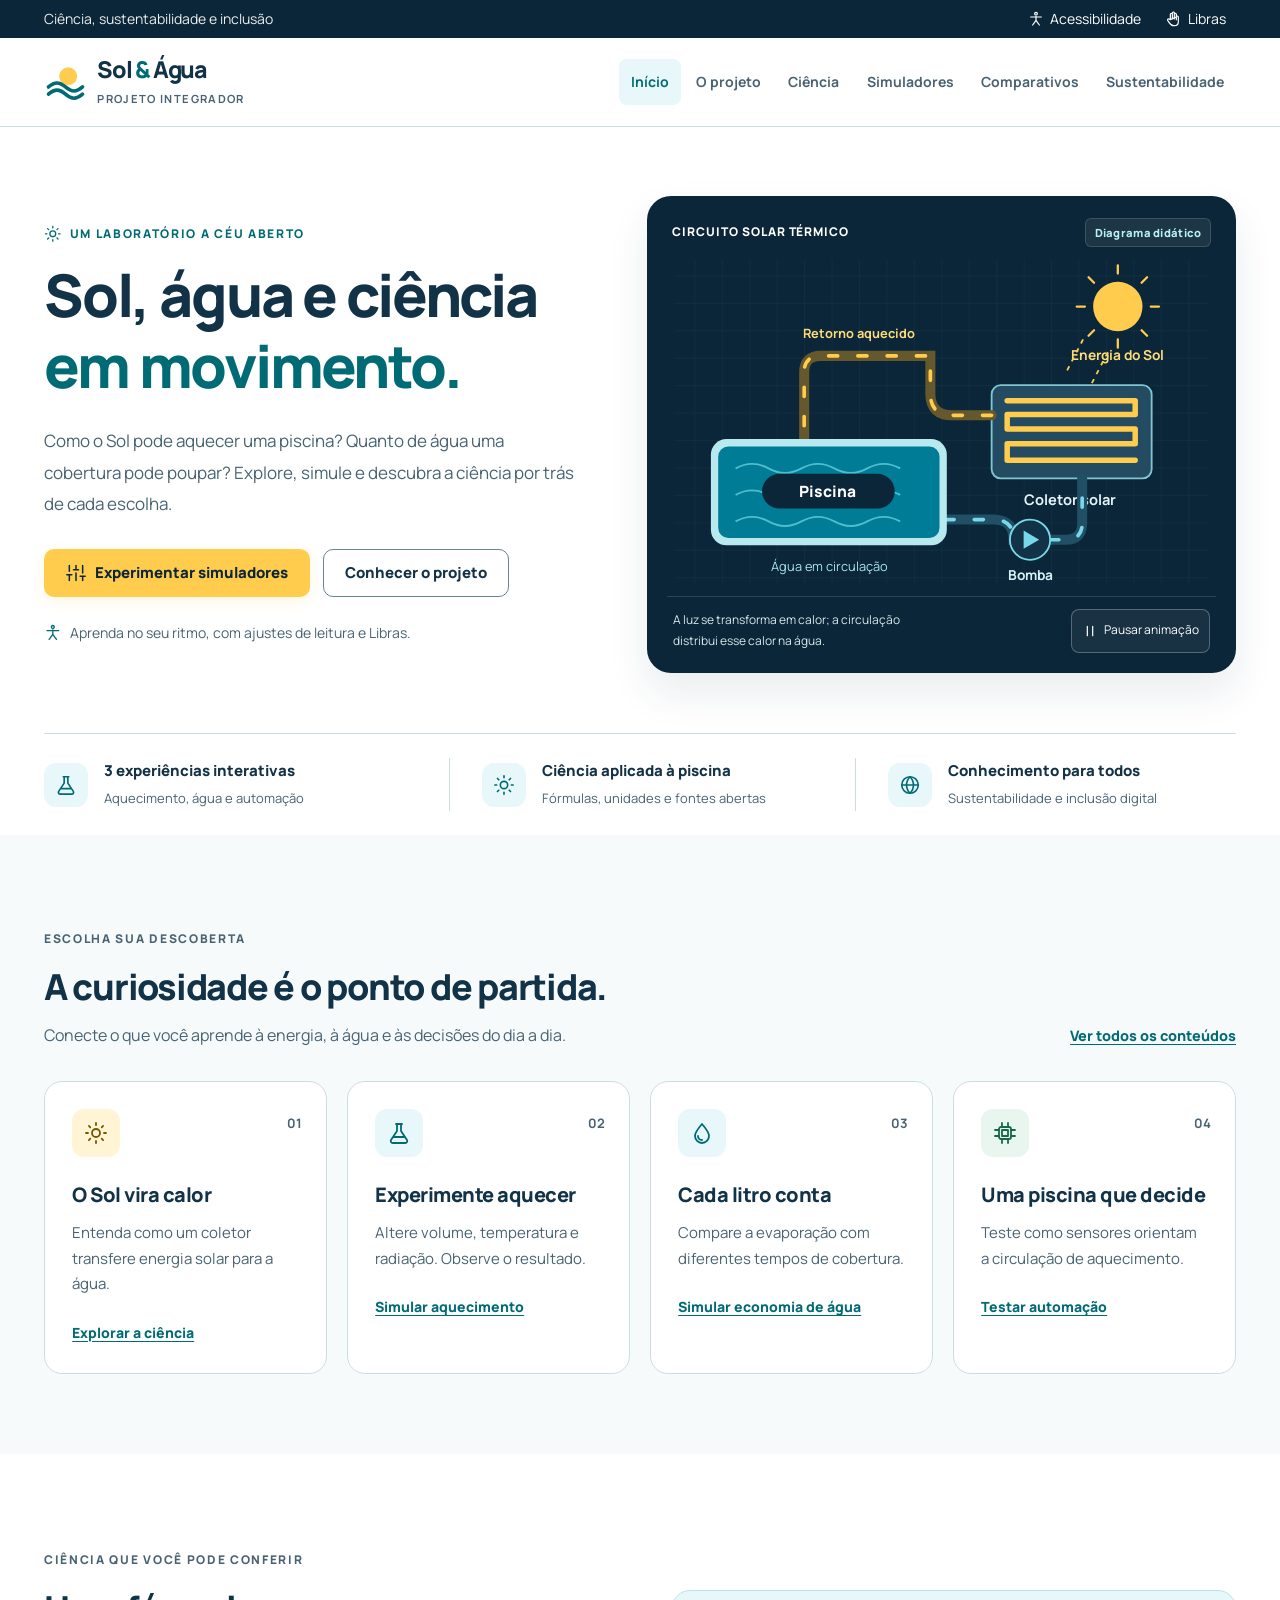
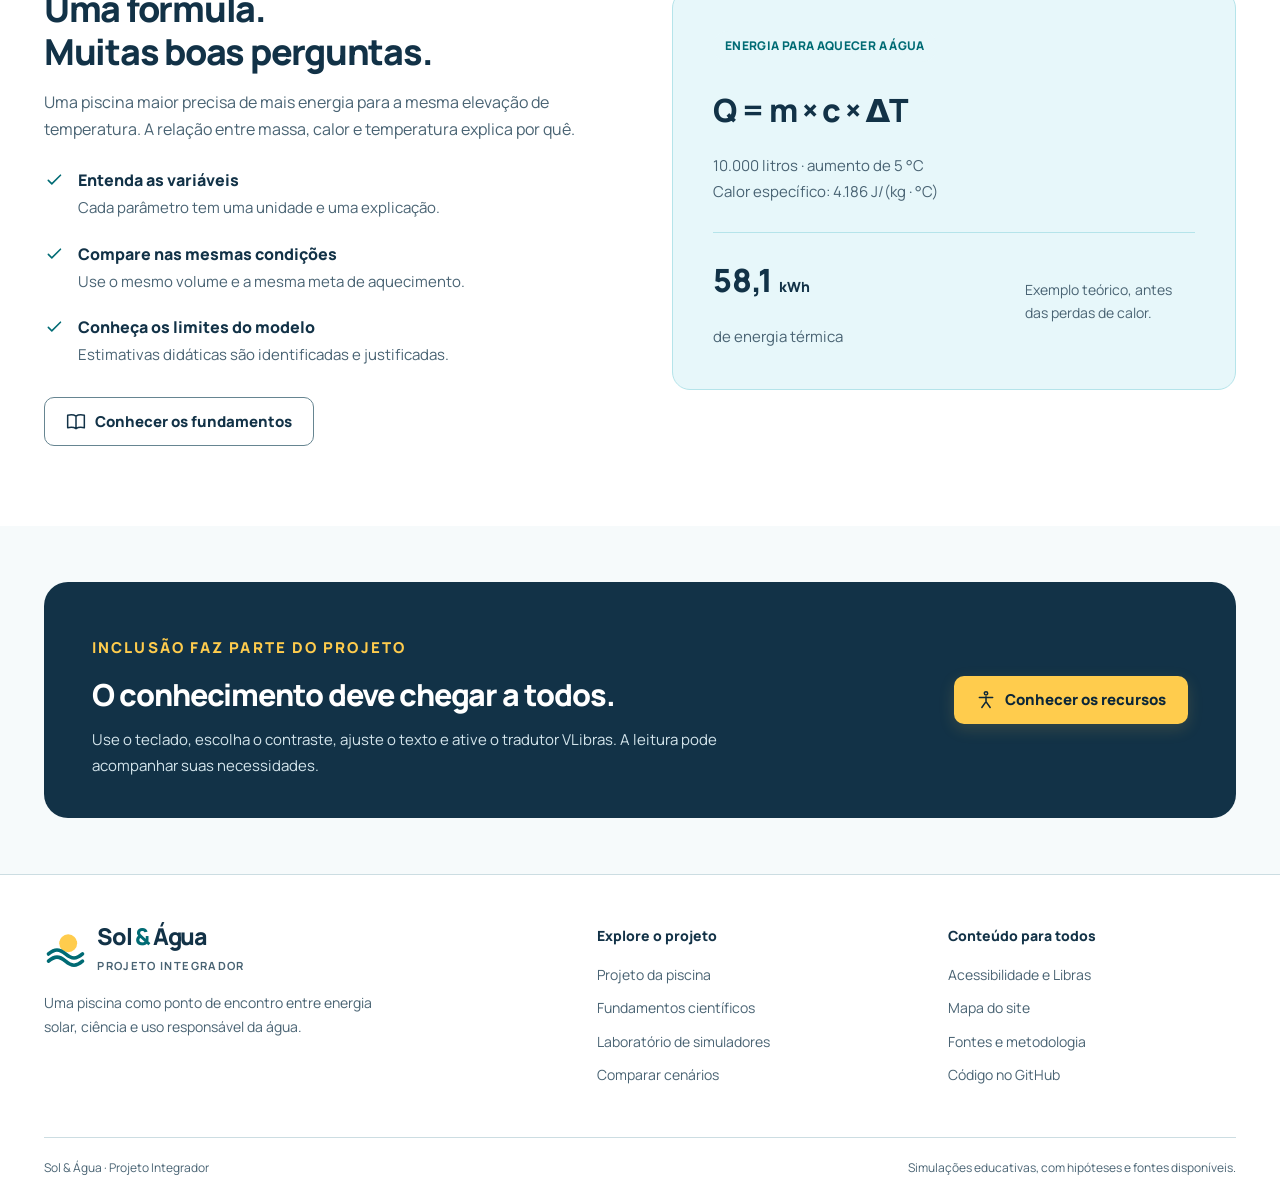
==== index.html @ a9fde781 "Cria site Sol e Água com simuladores científicos e acessibilidade" ====
<!DOCTYPE html>
<html lang="pt-BR" class="no-js"><head><meta charset="utf-8"><meta name="viewport" content="width=device-width, initial-scale=1"><meta name="description" content="Explore o projeto da piscina sustentável com simuladores de aquecimento solar, economia de água e automação, em um ambiente educativo e acessível."><meta name="theme-color" content="#123247"><title>Sol, água e ciência em movimento | Sol &amp; Água</title><link rel="icon" href="assets/imagens/favicon.svg" type="image/svg+xml"><link rel="canonical" href="https://ryan20014737472.github.io/Projeto-integrador-1.2/index.html"><script src="assets/js/preferencias.js"></script><link rel="stylesheet" href="assets/css/estilos.css"><script src="assets/js/principal.js" defer></script></head>
<body><a href="#conteudo" class="skip-link">Pular para o conteúdo</a>
  <div class="utility-bar dark" role="region" aria-label="Recursos de acesso"><div class="container utility-inner"><p>Ciência, sustentabilidade e inclusão</p><div class="utility-actions js-only"><button type="button" class="utility-button" data-open-accessibility aria-haspopup="dialog"><svg class="icon " viewBox="0 0 24 24" fill="none" stroke="currentColor" stroke-width="1.8" stroke-linecap="round" stroke-linejoin="round" aria-hidden="true" focusable="false"><circle cx="12" cy="4" r="2"/><path d="M4 9h16m-8-1v7m0-1-5 7m5-7 5 7"/></svg><span>Acessibilidade</span></button><button type="button" class="utility-button" data-libras><svg class="icon " viewBox="0 0 24 24" fill="none" stroke="currentColor" stroke-width="1.8" stroke-linecap="round" stroke-linejoin="round" aria-hidden="true" focusable="false"><path d="M8 13V5a1.5 1.5 0 0 1 3 0v7M11 5V3a1.5 1.5 0 0 1 3 0v9m0-7a1.5 1.5 0 0 1 3 0v8m0-4a1.5 1.5 0 0 1 3 0v7c0 4-3 6-6 6h-1c-3 0-5-2-7-5l-2-3a1.5 1.5 0 0 1 2-2l2 1Z"/></svg><span class="libras-label" data-libras-label>Libras</span></button></div></div></div>
  <header class="site-header"><div class="container header-inner"><a class="brand" href="index.html" aria-label="Sol e Água — início"><svg class="brand-mark" viewBox="0 0 48 48" aria-hidden="true" focusable="false"><circle cx="27" cy="17" r="10" fill="#ffcc4d"/><path d="M5 29c7-6 12-6 19 0s12 6 19 0M5 37c7-6 12-6 19 0s12 6 19 0" fill="none" stroke="var(--teal)" stroke-width="4" stroke-linecap="round"/></svg><div><div class="brand-name">Sol <span>&amp;</span> Água</div><span class="brand-caption">PROJETO INTEGRADOR</span></div></a><button type="button" class="menu-toggle js-only" aria-label="Abrir menu de navegação" aria-expanded="false" aria-controls="menu-principal"><svg class="icon " viewBox="0 0 24 24" fill="none" stroke="currentColor" stroke-width="1.8" stroke-linecap="round" stroke-linejoin="round" aria-hidden="true" focusable="false"><path d="M4 6h16M4 12h16M4 18h16"/></svg></button><nav class="site-nav" id="menu-principal" aria-label="Navegação principal"><a href="index.html" aria-current="page">Início</a><a href="projeto-piscina.html">O projeto</a><a href="ciencia.html">Ciência</a><a href="simuladores.html">Simuladores</a><a href="comparativos.html">Comparativos</a><a href="sustentabilidade.html">Sustentabilidade</a></nav></div></header><main id="conteudo" tabindex="-1">
  <section class="hero" aria-labelledby="titulo-inicio"><div class="container"><div class="hero-grid"><div><p class="eyebrow"><svg class="icon " viewBox="0 0 24 24" fill="none" stroke="currentColor" stroke-width="1.8" stroke-linecap="round" stroke-linejoin="round" aria-hidden="true" focusable="false"><circle cx="12" cy="12" r="4"/><path d="M12 2v2m0 16v2M2 12h2m16 0h2M4.9 4.9l1.4 1.4m11.4 11.4 1.4 1.4M4.9 19.1l1.4-1.4M17.7 6.3l1.4-1.4"/></svg>UM LABORATÓRIO A CÉU ABERTO</p><h1 id="titulo-inicio">Sol, água e ciência<br><em>em movimento.</em></h1><p class="hero-description">Como o Sol pode aquecer uma piscina? Quanto de água uma cobertura pode poupar? Explore, simule e descubra a ciência por trás de cada escolha.</p><div class="button-row"><a href="simuladores.html" class="button button-primary"><svg class="icon " viewBox="0 0 24 24" fill="none" stroke="currentColor" stroke-width="1.8" stroke-linecap="round" stroke-linejoin="round" aria-hidden="true" focusable="false"><path d="M4 21v-7m0-4V3m8 18v-9m0-4V3m8 18v-5m0-4V3M1 14h6m2-6h6m2 8h6"/></svg>Experimentar simuladores</a><a href="projeto-piscina.html" class="button button-secondary">Conhecer o projeto</a></div><p class="hero-note"><svg class="icon " viewBox="0 0 24 24" fill="none" stroke="currentColor" stroke-width="1.8" stroke-linecap="round" stroke-linejoin="round" aria-hidden="true" focusable="false"><circle cx="12" cy="4" r="2"/><path d="M4 9h16m-8-1v7m0-1-5 7m5-7 5 7"/></svg>Aprenda no seu ritmo, com ajustes de leitura e Libras.</p></div><figure class="hero-diagram dark" data-diagram>
    <div class="diagram-top"><span>CIRCUITO SOLAR TÉRMICO</span><span class="diagram-badge">Diagrama didático</span></div>
    <svg class="pool-diagram" viewBox="0 0 600 380" role="img" aria-labelledby="inicio-titulo inicio-desc">
      <title id="inicio-titulo">Como o Sol aquece a água da piscina</title>
      <desc id="inicio-desc">A bomba retira água da piscina e a envia ao coletor solar. A radiação aquece o coletor, que transfere calor à água. A água retorna à piscina. Linhas azuis representam o trajeto de ida; linhas amarelas, o retorno aquecido.</desc>
      <defs><pattern id="inicio-grid" width="30" height="30" patternUnits="userSpaceOnUse"><path d="M30 0H0V30" fill="none" stroke="#335269" stroke-width=".6" opacity=".5"/></pattern></defs>
      <rect x="8" y="12" width="584" height="355" rx="12" fill="url(#inicio-grid)"/>
      <g class="sun-rays" stroke="#ffcc4d" stroke-width="2.5" stroke-linecap="round"><path d="M493 19v9m0 72v9m-45-45h9m72 0h9m-77-32 6 6m52 52 6 6m-64 0 6-6m52-52 6-6"/></g>
      <circle cx="493" cy="64" r="27" fill="#ffcc4d"/>
      <text x="493" y="123" text-anchor="middle" fill="#ffdc7a" font-size="15" font-weight="700">Energia do Sol</text>
      <path d="m455 100-18 35m45-21-18 35" stroke="#ffcc4d" stroke-width="2" stroke-dasharray="5 6" class="thermal-pulse"/>
      <rect x="355" y="150" width="175" height="102" rx="10" fill="#234b61" stroke="#80c5d1" stroke-width="2"/>
      <path d="M372 167h140v15H372v16h140v16H372v18h140" fill="none" stroke="#ffcc4d" stroke-width="6" stroke-linecap="round" stroke-linejoin="round"/>
      <text x="441" y="281" text-anchor="middle" fill="#e4f4f8" font-size="16" font-weight="700">Coletor solar</text>
      <path d="M304 297h53q22 0 22 22h57q18 0 18-18v-49" fill="none" stroke="#214f65" stroke-width="11" stroke-linecap="round"/>
      <path d="M304 297h53q22 0 22 22h57q18 0 18-18v-49" fill="none" stroke="#76d8e8" stroke-width="4" stroke-linecap="round" class="flow-line"/>
      <path d="M355 183h-43q-24 0-24-24v-41H168q-18 0-18 18v75" fill="none" stroke="#65582d" stroke-width="11" stroke-linecap="round"/>
      <path d="M355 183h-43q-24 0-24-24v-41H168q-18 0-18 18v75" fill="none" stroke="#ffcc4d" stroke-width="4" stroke-linecap="round" class="flow-line"/>
      <text x="210" y="98" text-anchor="middle" fill="#ffdc7a" font-size="14" font-weight="700">Retorno aquecido</text>
      <rect x="48" y="209" width="258" height="116" rx="17" fill="#b7e9ee"/>
      <rect x="56" y="217" width="242" height="100" rx="11" fill="#007c96"/>
      <path d="M75 241q18-10 36 0t36 0t36 0t36 0t36 0M75 270q18-10 36 0t36 0t36 0t36 0t36 0M75 299q18-10 36 0t36 0t36 0t36 0t36 0" fill="none" stroke="#7ae1eb" stroke-width="2" opacity=".65"/>
      <rect x="104" y="247" width="145" height="38" rx="19" fill="#0b2638"/>
      <text x="176" y="272" text-anchor="middle" fill="#fff" font-size="17" font-weight="800">Piscina</text>
      <circle cx="397" cy="319" r="22" fill="#123247" stroke="#76d8e8" stroke-width="2"/>
      <path d="m390 309 17 10-17 10Z" fill="#76d8e8"/>
      <text x="397" y="363" text-anchor="middle" fill="#d6f4f8" font-size="15" font-weight="700">Bomba</text>
      <text x="178" y="353" text-anchor="middle" fill="#a5e4ee" font-size="14">Água em circulação</text>
    </svg>
    <div class="diagram-footer"><figcaption>A luz se transforma em calor; a circulação distribui esse calor na água.</figcaption><button type="button" class="diagram-control js-only" data-toggle-motion aria-pressed="false"><svg class="icon " viewBox="0 0 24 24" fill="none" stroke="currentColor" stroke-width="1.8" stroke-linecap="round" stroke-linejoin="round" aria-hidden="true" focusable="false"><path d="M8 5v14M16 5v14"/></svg><span data-motion-label>Pausar animação</span></button></div>
  </figure></div><div class="hero-strip"><div class="strip-item"><div class="strip-icon"><svg class="icon " viewBox="0 0 24 24" fill="none" stroke="currentColor" stroke-width="1.8" stroke-linecap="round" stroke-linejoin="round" aria-hidden="true" focusable="false"><path d="M9 3h6M10 3v7l-6 9a2 2 0 0 0 1.7 3h12.6a2 2 0 0 0 1.7-3l-6-9V3M7 16h10"/></svg></div><div><strong>3 experiências interativas</strong><span>Aquecimento, água e automação</span></div></div><div class="strip-item"><div class="strip-icon"><svg class="icon " viewBox="0 0 24 24" fill="none" stroke="currentColor" stroke-width="1.8" stroke-linecap="round" stroke-linejoin="round" aria-hidden="true" focusable="false"><circle cx="12" cy="12" r="4"/><path d="M12 2v2m0 16v2M2 12h2m16 0h2M4.9 4.9l1.4 1.4m11.4 11.4 1.4 1.4M4.9 19.1l1.4-1.4M17.7 6.3l1.4-1.4"/></svg></div><div><strong>Ciência aplicada à piscina</strong><span>Fórmulas, unidades e fontes abertas</span></div></div><div class="strip-item"><div class="strip-icon"><svg class="icon " viewBox="0 0 24 24" fill="none" stroke="currentColor" stroke-width="1.8" stroke-linecap="round" stroke-linejoin="round" aria-hidden="true" focusable="false"><circle cx="12" cy="12" r="9"/><path d="M3 12h18M12 3c5 5 5 13 0 18-5-5-5-13 0-18Z"/></svg></div><div><strong>Conhecimento para todos</strong><span>Sustentabilidade e inclusão digital</span></div></div></div></div></section>
  <section class="section" aria-labelledby="titulo-descobertas"><div class="container"><div class="section-heading"><div><p class="eyebrow">ESCOLHA SUA DESCOBERTA</p><h2 id="titulo-descobertas">A curiosidade é o ponto de partida.</h2><p>Conecte o que você aprende à energia, à água e às decisões do dia a dia.</p></div><a href="mapa-do-site.html">Ver todos os conteúdos</a></div><div class="card-grid card-grid-four">
    <article class="card card-sun"><span class="card-number" aria-hidden="true">01</span><div class="card-icon"><svg class="icon " viewBox="0 0 24 24" fill="none" stroke="currentColor" stroke-width="1.8" stroke-linecap="round" stroke-linejoin="round" aria-hidden="true" focusable="false"><circle cx="12" cy="12" r="4"/><path d="M12 2v2m0 16v2M2 12h2m16 0h2M4.9 4.9l1.4 1.4m11.4 11.4 1.4 1.4M4.9 19.1l1.4-1.4M17.7 6.3l1.4-1.4"/></svg></div><h3>O Sol vira calor</h3><p>Entenda como um coletor transfere energia solar para a água.</p><a href="ciencia.html#energia-solar" class="card-link">Explorar a ciência</a></article>
    <article class="card"><span class="card-number" aria-hidden="true">02</span><div class="card-icon"><svg class="icon " viewBox="0 0 24 24" fill="none" stroke="currentColor" stroke-width="1.8" stroke-linecap="round" stroke-linejoin="round" aria-hidden="true" focusable="false"><path d="M9 3h6M10 3v7l-6 9a2 2 0 0 0 1.7 3h12.6a2 2 0 0 0 1.7-3l-6-9V3M7 16h10"/></svg></div><h3>Experimente aquecer</h3><p>Altere volume, temperatura e radiação. Observe o resultado.</p><a href="simuladores.html#aquecimento" class="card-link">Simular aquecimento</a></article>
    <article class="card"><span class="card-number" aria-hidden="true">03</span><div class="card-icon"><svg class="icon " viewBox="0 0 24 24" fill="none" stroke="currentColor" stroke-width="1.8" stroke-linecap="round" stroke-linejoin="round" aria-hidden="true" focusable="false"><path d="M12 3s-7 8-7 12a7 7 0 0 0 14 0c0-4-7-12-7-12Z"/><path d="M8 15a4 4 0 0 0 4 4"/></svg></div><h3>Cada litro conta</h3><p>Compare a evaporação com diferentes tempos de cobertura.</p><a href="simuladores.html#agua" class="card-link">Simular economia de água</a></article>
    <article class="card card-green"><span class="card-number" aria-hidden="true">04</span><div class="card-icon"><svg class="icon " viewBox="0 0 24 24" fill="none" stroke="currentColor" stroke-width="1.8" stroke-linecap="round" stroke-linejoin="round" aria-hidden="true" focusable="false"><rect x="6" y="6" width="12" height="12" rx="2"/><path d="M9 2v4m6-4v4M9 18v4m6-4v4M2 9h4m-4 6h4m12-6h4m-4 6h4M9 9h6v6H9z"/></svg></div><h3>Uma piscina que decide</h3><p>Teste como sensores orientam a circulação de aquecimento.</p><a href="simuladores.html#automacao" class="card-link">Testar automação</a></article>
  </div></div></section>
  <section class="section section-white" aria-labelledby="titulo-ciencia"><div class="container split-section"><div><p class="eyebrow">CIÊNCIA QUE VOCÊ PODE CONFERIR</p><h2 id="titulo-ciencia">Uma fórmula.<br>Muitas boas perguntas.</h2><p>Uma piscina maior precisa de mais energia para a mesma elevação de temperatura. A relação entre massa, calor e temperatura explica por quê.</p><ul class="feature-list"><li><svg class="icon " viewBox="0 0 24 24" fill="none" stroke="currentColor" stroke-width="1.8" stroke-linecap="round" stroke-linejoin="round" aria-hidden="true" focusable="false"><path d="m5 12 4 4L19 6"/></svg><div><strong>Entenda as variáveis</strong><span>Cada parâmetro tem uma unidade e uma explicação.</span></div></li><li><svg class="icon " viewBox="0 0 24 24" fill="none" stroke="currentColor" stroke-width="1.8" stroke-linecap="round" stroke-linejoin="round" aria-hidden="true" focusable="false"><path d="m5 12 4 4L19 6"/></svg><div><strong>Compare nas mesmas condições</strong><span>Use o mesmo volume e a mesma meta de aquecimento.</span></div></li><li><svg class="icon " viewBox="0 0 24 24" fill="none" stroke="currentColor" stroke-width="1.8" stroke-linecap="round" stroke-linejoin="round" aria-hidden="true" focusable="false"><path d="m5 12 4 4L19 6"/></svg><div><strong>Conheça os limites do modelo</strong><span>Estimativas didáticas são identificadas e justificadas.</span></div></li></ul><div class="button-row"><a class="button button-secondary" href="ciencia.html"><svg class="icon " viewBox="0 0 24 24" fill="none" stroke="currentColor" stroke-width="1.8" stroke-linecap="round" stroke-linejoin="round" aria-hidden="true" focusable="false"><path d="M12 5c-3-2-6-2-10-1v15c4-1 7-1 10 1 3-2 6-2 10-1V4c-4-1-7-1-10 1Zm0 0v15"/></svg>Conhecer os fundamentos</a></div></div><div class="formula-showcase"><span class="pill">ENERGIA PARA AQUECER A ÁGUA</span><div class="formula-large" role="math" aria-label="Q igual a m vezes c vezes delta T">Q = m × c × ΔT</div><p>10.000 litros · aumento de 5 °C<br>Calor específico: 4.186 J/(kg · °C)</p><div class="formula-result"><div><strong>58,1 <small>kWh</small></strong><p>de energia térmica</p></div><span>Exemplo teórico, antes das perdas de calor.</span></div></div></div></section>
  <section class="section-compact"><div class="container"><div class="inclusion-banner dark"><div><p class="eyebrow">INCLUSÃO FAZ PARTE DO PROJETO</p><h2>O conhecimento deve chegar a todos.</h2><p>Use o teclado, escolha o contraste, ajuste o texto e ative o tradutor VLibras. A leitura pode acompanhar suas necessidades.</p></div><a class="button button-primary" href="acessibilidade.html"><svg class="icon " viewBox="0 0 24 24" fill="none" stroke="currentColor" stroke-width="1.8" stroke-linecap="round" stroke-linejoin="round" aria-hidden="true" focusable="false"><circle cx="12" cy="4" r="2"/><path d="M4 9h16m-8-1v7m0-1-5 7m5-7 5 7"/></svg>Conhecer os recursos</a></div></div></section></main><footer class="site-footer"><div class="container"><div class="footer-grid"><div class="footer-about"><a class="brand" href="index.html" aria-label="Sol e Água — início"><svg class="brand-mark" viewBox="0 0 48 48" aria-hidden="true" focusable="false"><circle cx="27" cy="17" r="10" fill="#ffcc4d"/><path d="M5 29c7-6 12-6 19 0s12 6 19 0M5 37c7-6 12-6 19 0s12 6 19 0" fill="none" stroke="var(--teal)" stroke-width="4" stroke-linecap="round"/></svg><div><div class="brand-name">Sol <span>&amp;</span> Água</div><span class="brand-caption">PROJETO INTEGRADOR</span></div></a><p>Uma piscina como ponto de encontro entre energia solar, ciência e uso responsável da água.</p></div><div><h2>Explore o projeto</h2><ul class="footer-links"><li><a href="projeto-piscina.html">Projeto da piscina</a></li><li><a href="ciencia.html">Fundamentos científicos</a></li><li><a href="simuladores.html">Laboratório de simuladores</a></li><li><a href="comparativos.html">Comparar cenários</a></li></ul></div><div><h2>Conteúdo para todos</h2><ul class="footer-links"><li><a href="acessibilidade.html">Acessibilidade e Libras</a></li><li><a href="mapa-do-site.html">Mapa do site</a></li><li><a href="ciencia.html#referencias">Fontes e metodologia</a></li><li><a href="https://github.com/Ryan20014737472/Projeto-integrador-1.2">Código no GitHub</a></li></ul></div></div><div class="footer-bottom"><span>Sol &amp; Água · Projeto Integrador</span><span>Simulações educativas, com hipóteses e fontes disponíveis.</span></div></div></footer>
  <dialog class="reading-dialog" id="ajustes-leitura" aria-labelledby="titulo-leitura" aria-describedby="descricao-leitura"><div class="dialog-heading"><h2 id="titulo-leitura">Sua forma de ler</h2><form method="dialog"><button class="close-button" aria-label="Fechar ajustes de leitura"><svg class="icon " viewBox="0 0 24 24" fill="none" stroke="currentColor" stroke-width="1.8" stroke-linecap="round" stroke-linejoin="round" aria-hidden="true" focusable="false"><path d="m6 6 12 12M6 18 18 6"/></svg></button></form></div><p class="reading-description" id="descricao-leitura">Ajuste a leitura ao seu conforto. Suas preferências ficam salvas neste navegador.</p><div class="size-row"><strong>Tamanho do texto</strong><div class="size-actions"><button type="button" class="size-button" data-size="-1" aria-label="Diminuir tamanho do texto">A−</button><span class="size-label" data-size-label>100%</span><button type="button" class="size-button" data-size="1" aria-label="Aumentar tamanho do texto">A+</button></div></div>
  <label class="switch-row"><span><strong>Alto contraste</strong><small>Fundo preto, texto branco e destaques amarelos.</small></span><input type="checkbox" data-setting="contraste"></label>
  <label class="switch-row"><span><strong>Fonte OpenDyslexic</strong><small>Uma opção de fonte para sua preferência de leitura.</small></span><input type="checkbox" data-setting="dislexia"></label>
  <label class="switch-row"><span><strong>Espaçamento ampliado</strong><small>Mais espaço entre letras, palavras e linhas.</small></span><input type="checkbox" data-setting="espaco"></label>
  <label class="switch-row"><span><strong>Reduzir movimentos</strong><small>Desativa animações e transições.</small></span><input type="checkbox" data-setting="movimento"></label>
  <div class="button-row"><button type="button" class="button button-secondary button-small" data-reset-reading><svg class="icon " viewBox="0 0 24 24" fill="none" stroke="currentColor" stroke-width="1.8" stroke-linecap="round" stroke-linejoin="round" aria-hidden="true" focusable="false"><path d="M3 10a9 9 0 1 1 1 8M3 3v7h7"/></svg>Restaurar ajustes</button></div><hr><button type="button" class="button button-teal button-small" data-libras><svg class="icon " viewBox="0 0 24 24" fill="none" stroke="currentColor" stroke-width="1.8" stroke-linecap="round" stroke-linejoin="round" aria-hidden="true" focusable="false"><path d="M8 13V5a1.5 1.5 0 0 1 3 0v7M11 5V3a1.5 1.5 0 0 1 3 0v9m0-7a1.5 1.5 0 0 1 3 0v8m0-4a1.5 1.5 0 0 1 3 0v7c0 4-3 6-6 6h-1c-3 0-5-2-7-5l-2-3a1.5 1.5 0 0 1 2-2l2 1Z"/></svg><span data-libras-label>Ativar VLibras</span></button><p class="small" data-libras-status role="status"></p><p class="reading-description"><a href="acessibilidade.html">Conheça todos os recursos de acesso</a></p></dialog>
  <div id="anuncio-global" class="sr-only" role="status" aria-live="polite" aria-atomic="true"></div></body></html>
---- assets/css/estilos.css ----
@font-face{font-family:Manrope;src:url('../fontes/Manrope.woff2') format('woff2');font-weight:200 800;font-display:swap}
@font-face{font-family:OpenDyslexic;src:url('../fontes/OpenDyslexic-Regular.woff') format('woff');font-weight:400 800;font-display:swap}
:root{--navy:#123247;--navy-deep:#0b2638;--teal:#006b74;--teal-bright:#00a8b5;--sun:#ffcc4d;--sun-soft:#fff5d5;--water:#e7f7fa;--water-line:#b5e4ea;--bg:#f6fafb;--surface:#fff;--text:#123247;--muted:#496373;--line:#ccdde2;--input-line:#668591;--green:#17694b;--green-soft:#e9f6ef;--danger:#a23027;--danger-soft:#fff0ed;--shadow:0 12px 32px #1232470c;--radius:18px;--reading-size:100%;--vlibras-btn-focus-visible-outline:3px solid #ffcc4d;--vlibras-btn-focus-visible-shadow:0 0 0 6px #123247}
*{box-sizing:border-box}
html{font-size:var(--reading-size);scroll-behavior:smooth;scroll-padding-top:7rem}
body{margin:0;color:var(--text);background:var(--bg);font-family:Manrope,system-ui,-apple-system,BlinkMacSystemFont,'Segoe UI',sans-serif;font-size:1rem;line-height:1.7;-webkit-font-smoothing:antialiased}
h1,h2,h3,h4,p,figure{margin:0}
h1,h2,h3,h4{line-height:1.2;letter-spacing:-.035em;font-weight:800;overflow-wrap:break-word}
h1{font-size:clamp(2.35rem,4.6vw,4.6rem)}h2{font-size:clamp(1.75rem,2.8vw,2.65rem)}h3{font-size:1.25rem;letter-spacing:-.025em}
p+p{margin-top:1rem}a{color:var(--teal);text-underline-offset:.2em}a:hover{text-decoration-thickness:2px}
button,input,select,textarea{font:inherit}button,a,input,summary{ -webkit-tap-highlight-color:transparent}
button{cursor:pointer}button:disabled{cursor:default;opacity:.65}button svg,a svg{flex-shrink:0}
button,input,select,summary{touch-action:manipulation}
input[type=checkbox],input[type=range]{accent-color:var(--teal)}
input[type=number],select{width:100%;min-height:48px;padding:.65rem .8rem;border:1px solid var(--input-line);border-radius:9px;background:var(--surface);color:var(--text)}
input[type=range]{width:100%;height:36px;cursor:pointer;margin:.5rem 0 0}
label{font-weight:700;display:block;font-size:.9rem}label input,label select{margin-top:.45rem}
fieldset{border:0;margin:0;padding:0;min-width:0}legend{font-weight:800;padding:0;margin-bottom:1rem}
button:focus-visible,a:focus-visible,input:focus-visible,select:focus-visible,summary:focus-visible,[tabindex]:focus-visible{outline:3px solid var(--navy);outline-offset:4px;box-shadow:0 0 0 3px var(--surface)}
img,svg,video{max-width:100%}svg{vertical-align:middle}img{height:auto}button svg,.icon{width:1.25rem;height:1.25rem}
ul,ol{padding-left:1.4rem;margin:1rem 0}li+li{margin-top:.55rem}
strong{font-weight:800}small,.small{font-size:.875rem}hr{border:0;border-top:1px solid var(--line);margin:1.5rem 0}
[hidden]{display:none!important}.sr-only{position:absolute;width:1px;height:1px;padding:0;margin:-1px;overflow:hidden;clip:rect(0,0,0,0);white-space:nowrap;border:0}
.no-js .js-only{display:none!important}.js .no-js-only{display:none!important}
.skip-link{position:fixed;top:-100px;left:1rem;background:var(--sun);color:var(--navy);z-index:1000;padding:.8rem 1.2rem;border-radius:8px;font-weight:800}.skip-link:focus{top:1rem}
.container{max-width:1240px;margin:0 auto;padding-inline:1.5rem}.narrow{max-width:880px}.section{padding-block:5rem}.section-compact{padding-block:3.5rem}.section-white{background:var(--surface)}
.utility-bar{background:var(--navy-deep);color:#fff;font-size:.875rem}.utility-inner{display:flex;justify-content:space-between;align-items:center;gap:1rem;min-height:38px}.utility-bar p{opacity:.92}.utility-actions{display:flex;align-items:center;gap:.2rem}.utility-button{display:inline-flex;align-items:center;gap:.4rem;border:0;background:transparent;color:inherit;padding:.45rem .65rem;min-height:38px;white-space:nowrap;font-size:.875rem}.utility-button:hover{background:#ffffff19}.utility-button svg{width:1rem;height:1rem}
.site-header{background:var(--surface);border-bottom:1px solid var(--line);position:sticky;top:0;z-index:50}.header-inner{display:flex;align-items:center;justify-content:space-between;gap:1rem;min-height:88px}
.brand{display:flex;align-items:center;gap:.65rem;color:var(--text);text-decoration:none;flex-shrink:0}.brand-mark{width:43px;height:43px}.brand-name{font-weight:800;font-size:1.45rem;letter-spacing:-.06em;line-height:1.15}.brand-name span{color:var(--teal)}.brand-caption{font-size:.7rem;letter-spacing:.12em;color:var(--muted);font-weight:700;display:block;margin-top:.4rem}
.site-nav{display:flex;align-items:center;gap:.2rem}.site-nav a{font-size:.875rem;color:var(--muted);font-weight:700;text-decoration:none;padding:.7rem .75rem;border-radius:8px;position:relative}.site-nav a:hover{background:var(--water);color:var(--teal)}.site-nav a[aria-current=page]{color:var(--teal);background:var(--water)}
.menu-toggle{display:none;align-items:center;justify-content:center;min-width:48px;min-height:48px;background:var(--surface);color:var(--text);border:1px solid var(--line);border-radius:10px}
.button{display:inline-flex;gap:.6rem;align-items:center;justify-content:center;padding:.8rem 1.3rem;min-height:48px;text-decoration:none;font-weight:800;font-size:.9375rem;border:1px solid transparent;border-radius:10px;line-height:1.4;transition:background .2s,transform .2s}.button:hover{transform:translateY(-2px)}.button-primary{background:var(--sun);color:var(--navy-deep);box-shadow:0 5px 16px #ffcc4d26}.button-primary:hover{background:#ffd76b}.button-secondary{background:var(--surface);color:var(--text);border-color:var(--input-line)}.button-secondary:hover{background:var(--water)}.button-teal{background:var(--teal);color:#fff}.button-teal:hover{background:#00515a}.button-small{font-size:.875rem;padding:.6rem 1rem;min-height:44px}.button-plain{border:0;background:transparent;color:var(--teal);padding:.5rem .3rem}.button-row{display:flex;align-items:center;flex-wrap:wrap;gap:.8rem;margin-top:1.8rem}
.eyebrow{display:flex;align-items:center;gap:.5rem;font-weight:800;font-size:.75rem;letter-spacing:.14em;text-transform:uppercase;color:var(--teal);margin-bottom:1rem}.eyebrow svg{width:1.1rem;height:1.1rem}.pill{display:inline-flex;gap:.5rem;align-items:center;padding:.35rem .75rem;border-radius:30px;font-size:.75rem;letter-spacing:.03em;font-weight:800;background:var(--water);color:var(--teal)}.pill-sun{background:var(--sun-soft);color:#735100}
.hero{background:var(--surface);padding:4.3rem 0 0;position:relative;overflow:hidden}.hero-grid{display:grid;grid-template-columns:1fr 1.06fr;gap:3rem;align-items:center;padding-bottom:3.8rem}.hero h1{max-width:620px}.hero h1 em{font-style:normal;color:var(--teal)}.hero-description{font-size:1.0625rem;color:var(--muted);max-width:530px;margin-top:1.5rem;line-height:1.85}.hero-note{display:flex;align-items:center;gap:.5rem;font-size:.875rem;color:var(--muted);margin-top:1.5rem}.hero-note svg{color:var(--teal);width:1.1rem;height:1.1rem}
.hero-diagram{background:var(--navy-deep);border-radius:24px;box-shadow:0 20px 40px #12324718;padding:1.25rem;position:relative}.diagram-top{display:flex;justify-content:space-between;align-items:center;gap:.8rem;color:#fff;padding:.1rem .3rem}.diagram-top span{font-size:.75rem;font-weight:800;letter-spacing:.08em}.diagram-top .diagram-badge{font-size:.7rem;color:#baf0f4;background:#ffffff13;padding:.25rem .55rem;border:1px solid #ffffff24;border-radius:6px;letter-spacing:.025em}.pool-diagram{width:100%;height:auto;display:block;overflow:visible}.pool-diagram text{font-family:Manrope,system-ui,sans-serif}.diagram-footer{display:flex;align-items:center;justify-content:space-between;gap:.8rem;padding:.75rem .35rem 0;border-top:1px solid #ffffff24;color:#fff}.diagram-footer figcaption{font-size:.75rem;color:#d5e9ed;max-width:270px}.diagram-control{display:inline-flex;align-items:center;gap:.35rem;flex-shrink:0;background:#ffffff0f;border:1px solid #ffffff44;color:#fff;border-radius:8px;padding:.5rem .65rem;min-height:44px;font-size:.75rem}.diagram-control:hover{background:#ffffff20}.diagram-control svg{width:1rem;height:1rem}.flow-line{stroke-dasharray:10 22;animation:flow 3s linear infinite}.sun-rays{transform-origin:493px 64px;animation:sunlight 6s linear infinite}.thermal-pulse{animation:thermal 3s ease-in-out infinite}.diagram-idle .flow-line{animation-play-state:paused;opacity:.35}
@keyframes flow{to{stroke-dashoffset:-128}}@keyframes sunlight{50%{opacity:.55}}@keyframes thermal{50%{opacity:.5}}
.hero-strip{display:grid;grid-template-columns:repeat(3,1fr);border-top:1px solid var(--line);padding-block:1.5rem;gap:1.5rem}.strip-item{display:flex;align-items:center;gap:1rem}.strip-item+.strip-item{border-left:1px solid var(--line);padding-left:2rem}.strip-icon{width:44px;height:44px;border-radius:12px;background:var(--water);color:var(--teal);display:grid;place-items:center;flex-shrink:0}.strip-icon svg{width:22px;height:22px}.strip-item strong{display:block;font-size:.9375rem}.strip-item span{font-size:.8125rem;color:var(--muted)}
.section-heading{display:flex;justify-content:space-between;align-items:flex-end;gap:2rem;margin-bottom:2rem}.section-heading p{color:var(--muted);margin-top:.85rem;max-width:650px}.section-heading>a{font-size:.9rem;font-weight:800;white-space:nowrap}
.card-grid{display:grid;grid-template-columns:repeat(3,1fr);gap:1.25rem}.card-grid-four{grid-template-columns:repeat(4,1fr)}.card{background:var(--surface);border:1px solid var(--line);border-radius:var(--radius);padding:1.7rem;position:relative}.card .card-icon{width:48px;height:48px;display:grid;place-items:center;background:var(--water);color:var(--teal);border-radius:12px;margin-bottom:1.6rem}.card-icon svg{width:24px;height:24px}.card-sun .card-icon{background:var(--sun-soft);color:#795600}.card-green .card-icon{background:var(--green-soft);color:var(--green)}.card p{color:var(--muted);font-size:.9375rem;margin-top:.85rem}.card a.card-link{font-weight:800;font-size:.875rem;display:inline-flex;gap:.4rem;align-items:center;margin-top:1.5rem}.card-number{position:absolute;right:1.5rem;top:1.9rem;font-size:.8125rem;color:var(--muted);font-weight:700}.card:hover{border-color:var(--input-line)}
.split-section{display:grid;grid-template-columns:1fr 1fr;gap:4rem;align-items:center}.split-section p{color:var(--muted);margin-top:1rem}.feature-list{list-style:none;padding:0;display:grid;gap:1.2rem;margin-top:1.5rem}.feature-list li{display:flex;align-items:flex-start;gap:.8rem;margin:0}.feature-list li>svg{color:var(--teal);flex-shrink:0;width:1.3rem;height:1.3rem;margin-top:.2rem}.feature-list strong{display:block}.feature-list span{font-size:.9375rem;color:var(--muted)}
.formula-showcase{background:var(--water);border:1px solid var(--water-line);border-radius:var(--radius);padding:2.5rem;position:relative}.formula-showcase .formula-large{font-size:clamp(1.6rem,2.5vw,2.5rem);letter-spacing:-.03em;font-weight:800;margin-top:1.3rem}.formula-showcase p{font-size:.9375rem}.formula-result{border-top:1px solid var(--water-line);margin-top:1.7rem;padding-top:1.3rem;display:flex;justify-content:space-between;gap:1rem;align-items:center}.formula-result strong{font-size:2rem}.formula-result span{font-size:.875rem;color:var(--muted);max-width:170px}
.inclusion-banner{background:var(--navy);color:#fff;border-radius:24px;padding:2.5rem 3rem;display:flex;justify-content:space-between;gap:3rem;align-items:center}.inclusion-banner h2{font-size:1.9rem}.inclusion-banner p{color:#d4e5ec;margin-top:.85rem;max-width:680px;font-size:.9375rem}.inclusion-banner .eyebrow{color:var(--sun)}.inclusion-banner .button{flex-shrink:0}.dark a:focus-visible,.dark button:focus-visible{outline-color:var(--sun);box-shadow:0 0 0 3px var(--navy)}
.site-footer{background:var(--surface);border-top:1px solid var(--line);padding:3rem 0 1.5rem}.footer-grid{display:grid;grid-template-columns:1.7fr 1fr 1fr;gap:4rem}.footer-about p{font-size:.875rem;color:var(--muted);max-width:350px;margin-top:1rem}.footer-grid h2{font-size:.875rem;letter-spacing:0;margin-top:.3rem}.footer-links{list-style:none;padding:0;margin-top:1rem}.footer-links li+li{margin-top:.4rem}.footer-links a{font-size:.875rem;color:var(--muted);text-decoration:none}.footer-links a:hover{color:var(--teal);text-decoration:underline}.footer-bottom{display:flex;justify-content:space-between;gap:1rem;border-top:1px solid var(--line);padding-top:1.3rem;margin-top:2rem;font-size:.75rem;color:var(--muted)}
.page-heading{background:var(--surface);padding:2.5rem 0 3rem;border-bottom:1px solid var(--line)}.breadcrumbs{font-size:.8125rem;color:var(--muted);margin-bottom:2rem}.breadcrumbs a{color:var(--muted)}.breadcrumbs span{margin-inline:.5rem}.page-heading h1{font-size:clamp(2rem,3.8vw,3.5rem)}.page-heading .lead{color:var(--muted);font-size:1.0625rem;max-width:740px;margin-top:1rem}.page-heading .eyebrow{margin-bottom:.8rem}
.content-grid{display:grid;grid-template-columns:240px 1fr;gap:3rem;align-items:start}.local-nav{position:sticky;top:7rem;background:var(--surface);border:1px solid var(--line);border-radius:14px;padding:1.5rem}.local-nav h2{font-size:.875rem;letter-spacing:0}.local-nav ul{list-style:none;padding:0;margin:1rem 0 0}.local-nav li+li{margin-top:.6rem}.local-nav a{color:var(--muted);font-size:.875rem;text-decoration:none}.local-nav a:hover{color:var(--teal);text-decoration:underline}.article-content{min-width:0}.article-content>section+section{margin-top:3.5rem;padding-top:3.5rem;border-top:1px solid var(--line)}.article-content h2{font-size:2rem;margin-bottom:1.3rem}.article-content h3{margin-top:1.75rem;margin-bottom:.8rem}.article-content p{color:var(--muted)}.article-content li{color:var(--muted)}.article-content strong{color:var(--text)}
.note{display:flex;gap:.8rem;border-radius:12px;background:var(--water);border:1px solid var(--water-line);padding:1.1rem 1.25rem;font-size:.875rem;align-items:flex-start;margin-top:1.5rem;color:var(--text)}.note>svg{color:var(--teal);flex-shrink:0;width:1.2rem;height:1.2rem;margin-top:.2rem}.note p{color:inherit;margin:0}.note-sun{background:var(--sun-soft);border-color:#e4c97b}.note-sun>svg{color:#735100}
.table-wrap{overflow-x:auto;border:1px solid var(--line);border-radius:12px;margin-top:1.5rem;background:var(--surface)}table{border-collapse:collapse;width:100%;text-align:left;font-size:.9rem}caption{text-align:left;padding:1rem;font-weight:800;color:var(--text)}thead{background:var(--water)}th,td{padding:.9rem 1rem;vertical-align:top;border-bottom:1px solid var(--line)}tbody tr:last-child th,tbody tr:last-child td{border:0}th{font-weight:800}tbody th{color:var(--text)}td{color:var(--muted)}.table-wrap:focus-visible{outline:3px solid var(--teal);outline-offset:3px}
.equation{font-size:1.3rem;font-weight:800;color:var(--text);background:var(--surface);border:1px solid var(--line);border-left:4px solid var(--teal);padding:1rem 1.4rem;border-radius:10px;margin:1.5rem 0;overflow-wrap:anywhere}.equation small{display:block;font-weight:500;color:var(--muted);margin-top:.5rem}
.steps{list-style:none;padding:0;counter-reset:step;display:grid;gap:1rem}.steps li{counter-increment:step;background:var(--surface);border:1px solid var(--line);border-radius:12px;padding:1.4rem 1.4rem 1.4rem 4.5rem;position:relative}.steps li::before{content:counter(step,decimal-leading-zero);position:absolute;left:1.4rem;top:1.4rem;font-weight:800;color:var(--teal);font-size:1.2rem}.steps strong{display:block}.steps p{margin-top:.4rem;font-size:.9375rem}
details{background:var(--surface);border:1px solid var(--line);border-radius:12px;padding:0 1.25rem;margin-top:1rem}summary{font-weight:800;cursor:pointer;padding:1rem 0;min-height:48px}details[open]{padding-bottom:1.2rem}details p{font-size:.9375rem;color:var(--muted)}details .form-grid{margin-top:.7rem}
.source-list{list-style:none;padding:0;display:grid;gap:1rem}.source-list li{padding:1.3rem;border:1px solid var(--line);border-radius:12px;background:var(--surface);margin:0}.source-list li p{font-size:.875rem;margin-top:.4rem}.source-list a{font-weight:800;font-size:.9375rem}.source-meta{display:block;font-size:.75rem;color:var(--muted);margin-top:.5rem}
.simulator-section{padding:2.5rem 0 4.5rem}.tabs{display:flex;gap:.5rem;background:var(--surface);border:1px solid var(--line);padding:.5rem;border-radius:14px;margin-bottom:2rem}.tab{flex:1;display:flex;align-items:center;justify-content:center;gap:.6rem;background:transparent;border:0;color:var(--muted);border-radius:9px;min-height:52px;padding:.75rem;font-size:.9375rem;font-weight:800}.tab[aria-selected=true]{background:var(--teal);color:#fff;box-shadow:0 4px 12px #006b7420}.tab svg{width:1.2rem;height:1.2rem}.panel-title{display:flex;justify-content:space-between;gap:1rem;align-items:center;margin-bottom:1.5rem}.panel-title h2{font-size:1.5rem}.panel-title p{color:var(--muted);font-size:.9375rem;margin-top:.5rem}
.sim-grid{display:grid;grid-template-columns:minmax(0,.85fr) minmax(0,1.15fr);gap:1.5rem;align-items:start}.form-card{background:var(--surface);border:1px solid var(--line);border-radius:var(--radius);padding:1.7rem}.form-card h3{font-size:1.1rem;margin-bottom:1.5rem}.form-grid{display:grid;grid-template-columns:1fr 1fr;gap:1.2rem}.field-full{grid-column:1/-1}.field-help{display:block;color:var(--muted);font-size:.75rem;font-weight:500;margin-top:.35rem}.range-heading{display:flex;justify-content:space-between;gap:1rem;align-items:center}.range-heading output{color:var(--teal);font-weight:800;font-size:.9rem}.range-limits{display:flex;justify-content:space-between;font-size:.75rem;color:var(--muted);font-weight:500}.form-card .button-row{margin-top:1.5rem}.form-card .button-row .button{flex:1}.presets{display:flex;gap:.6rem;margin-bottom:1.5rem;flex-wrap:wrap}.preset{background:var(--surface);border:1px solid var(--input-line);border-radius:8px;color:var(--text);padding:.5rem .75rem;font-size:.8125rem;min-height:42px;display:flex;align-items:center;gap:.4rem}.preset svg{width:1rem;height:1rem}.preset[aria-pressed=true]{background:var(--sun-soft);border-color:#96730f;color:#614700}.form-error{color:var(--danger);font-size:.875rem;margin-top:1rem;min-height:1.5em}
.result-column{min-width:0}.result-summary{background:var(--navy);color:#fff;border-radius:var(--radius);padding:1.5rem 1.7rem;display:grid;grid-template-columns:1.2fr 1fr 1fr;gap:1rem}.result-label{font-size:.8125rem;color:#d4e5ec;display:block;margin-bottom:.4rem}.result-value{font-weight:800;font-size:1.8rem;letter-spacing:-.035em;line-height:1.3;overflow-wrap:anywhere}.result-value small{font-size:.875rem;letter-spacing:0}.result-primary .result-value{color:var(--sun);font-size:2.4rem}.result-summary>div+div{border-left:1px solid #ffffff30;padding-left:1.1rem}.result-note{font-size:.75rem;color:#d4e5ec;margin-top:.35rem}.chart-card{background:var(--surface);border:1px solid var(--line);border-radius:var(--radius);padding:1.6rem;margin-top:1.3rem}.chart-card h3{font-size:1rem}.chart-card p{font-size:.8125rem;color:var(--muted);margin-top:.4rem}.temperature-chart{width:100%;height:auto;margin-top:.75rem;display:block;color:var(--muted);overflow:visible}.temperature-chart text{font-family:inherit;font-size:14px;fill:currentColor}.chart-grid{stroke:var(--line)}.chart-line{stroke:var(--teal);stroke-width:3;fill:none;stroke-linejoin:round;stroke-linecap:round}.chart-area{fill:var(--water)}.chart-point{fill:var(--teal);stroke:var(--surface);stroke-width:3}.chart-axis-label{font-size:13px!important}.result-method{font-size:.8125rem;color:var(--muted);margin-top:1rem}.result-method a{font-weight:800}.water-result{grid-template-columns:1fr 1fr}.water-result .result-primary{grid-column:1/-1}.water-result>div+div{border:0;padding:0}.water-result>.water-detail{border-top:1px solid #ffffff30;padding-top:1rem}.water-result .result-primary .result-value{font-size:2.7rem}.water-bar-row{margin-top:1.5rem}.water-bar-label{display:flex;justify-content:space-between;gap:1rem;font-size:.875rem;margin-bottom:.55rem}.water-bar-label strong{font-weight:800}.bar-track{height:26px;background:var(--bg);border-radius:6px;overflow:hidden;border:1px solid var(--line)}.bar-fill{height:100%;background:var(--teal);min-width:0;transition:width .35s}.bar-fill-sun{background:#a97900}.bar-fill-electric{background:var(--navy)}.chart-footnote{font-size:.8125rem;color:var(--muted);margin-top:1.3rem}
.status-card{background:var(--navy);color:#fff;border-radius:var(--radius);padding:1.5rem 1.7rem}.status-top{display:flex;justify-content:space-between;align-items:center;gap:1rem}.status-top h3{font-size:1rem}.status-tag{border:1px solid #8bb8c9;border-radius:30px;padding:.25rem .6rem;font-size:.75rem;font-weight:800;color:#fff}.status-tag[data-state=aquecendo]{color:#c9f7df;border-color:#77c79d}.status-tag[data-state=bloqueada]{color:#ffdbce;border-color:#e7a186}.status-reason{margin-top:1rem;font-size:.9375rem;color:#d4e5ec;min-height:3.4em}.sensor-stats{display:grid;grid-template-columns:repeat(3,1fr);gap:.8rem;margin-top:1.4rem;border-top:1px solid #ffffff30;padding-top:1rem}.sensor-stats span{font-size:.75rem;color:#d4e5ec;display:block}.sensor-stats strong{font-size:1.4rem}.event-log{list-style:none;padding:0;margin:.9rem 0 0}.event-log li{font-size:.8125rem;color:var(--muted);padding:.7rem 0;border-bottom:1px solid var(--line);margin:0}.event-log li:last-child{border:0}.event-log strong{color:var(--text)}.checkbox-line{display:flex;align-items:center;gap:.65rem;font-weight:700;font-size:.875rem}.checkbox-line input{width:22px;height:22px;margin:0;flex-shrink:0}
.comparison-controls{display:grid;grid-template-columns:repeat(4,1fr);gap:1rem;background:var(--surface);border:1px solid var(--line);border-radius:var(--radius);padding:1.5rem;margin-bottom:1.5rem}.comparison-layout{display:grid;grid-template-columns:1fr 1fr;gap:1.5rem}.comparison-card{background:var(--surface);border:1px solid var(--line);border-radius:var(--radius);padding:1.8rem}.comparison-card-solar{border-top:4px solid var(--teal)}.comparison-card-electric{border-top:4px solid var(--navy)}.comparison-card h2{font-size:1.35rem;display:flex;gap:.6rem;align-items:center}.comparison-card p{color:var(--muted);font-size:.875rem;margin-top:.8rem}.comparison-big{font-weight:800;font-size:2.8rem;letter-spacing:-.06em;margin-top:1.5rem;line-height:1.3}.comparison-big small{font-size:1rem;letter-spacing:0}.comparison-details{display:grid;grid-template-columns:1fr 1fr;gap:1rem;margin-top:1.3rem;padding-top:1.3rem;border-top:1px solid var(--line)}.comparison-details span{display:block;font-size:.8125rem;color:var(--muted)}.comparison-details strong{font-size:1.2rem}.comparison-insight{background:var(--green-soft);border:1px solid #b8d6c4;border-radius:12px;padding:1.2rem 1.5rem;margin-top:1.5rem;color:var(--green);font-weight:700}
.impact-grid{display:grid;grid-template-columns:1fr 1fr;gap:1.5rem}.impact-card{padding:2rem;background:var(--surface);border:1px solid var(--line);border-radius:var(--radius)}.impact-card h2{font-size:1.5rem;margin-top:1rem}.impact-card p{color:var(--muted);margin-top:1rem}.impact-card .card-icon{color:var(--teal)}.impact-card ul{color:var(--muted);font-size:.9375rem}.callout{background:var(--water);border:1px solid var(--water-line);border-radius:var(--radius);padding:2rem;margin-top:2rem}.callout h2{font-size:1.6rem}.callout p{color:var(--muted);margin-top:1rem}
.reading-dialog{width:min(480px,calc(100% - 2rem));max-height:calc(100dvh - 2rem);border:1px solid var(--line);border-radius:20px;padding:1.8rem;background:var(--surface);color:var(--text);box-shadow:0 24px 64px #0003;overflow-y:auto}.reading-dialog::backdrop{background:#0b263899;backdrop-filter:blur(3px)}.dialog-heading{display:flex;justify-content:space-between;align-items:center;gap:1rem}.dialog-heading h2{font-size:1.4rem}.close-button{background:var(--bg);border:1px solid var(--line);color:var(--text);width:44px;height:44px;border-radius:10px;display:grid;place-items:center;flex-shrink:0}.reading-description{font-size:.875rem;color:var(--muted);margin:1rem 0}.size-row{display:flex;justify-content:space-between;align-items:center;gap:1rem;padding:1rem 0}.size-actions{display:flex;align-items:center;gap:.75rem}.size-button{width:44px;height:44px;min-width:44px;font-weight:800;border-radius:8px;background:var(--surface);border:1px solid var(--input-line);color:var(--text)}.size-label{font-size:.875rem;font-weight:800;min-width:3em;text-align:center}.switch-row{display:flex;justify-content:space-between;align-items:center;gap:1rem;padding:1.05rem 0;border-top:1px solid var(--line);cursor:pointer}.switch-row strong{display:block;font-size:.9375rem}.switch-row small{font-weight:500;color:var(--muted);display:block;font-size:.8125rem;margin-top:.2rem}.switch-row input{width:22px;height:22px;flex-shrink:0;margin:0}.settings-card{background:var(--surface);border:1px solid var(--line);border-radius:var(--radius);padding:1.8rem}.settings-card h2{font-size:1.5rem}.accessibility-grid{display:grid;grid-template-columns:1fr 1fr;gap:2rem;align-items:start}.accessibility-description p{color:var(--muted);margin-top:1rem}.accessibility-description h2{font-size:1.5rem}.accessibility-description h3{margin-top:1.5rem}.keyboard-key{display:inline-block;min-width:1.75rem;text-align:center;border:1px solid var(--input-line);border-bottom-width:3px;border-radius:5px;padding:.1rem .4rem;font-size:.8125rem;font-family:inherit;background:var(--surface);color:var(--text)}.video-empty{background:var(--water);border:1px dashed var(--input-line);border-radius:14px;padding:2rem;text-align:center;margin-top:1.5rem}.video-empty svg{width:2rem;height:2rem;color:var(--teal)}.video-empty h3{margin-top:.75rem}.video-empty p{color:var(--muted);font-size:.9375rem;margin-top:.7rem}.video-card{background:var(--surface);border:1px solid var(--line);border-radius:14px;padding:1.5rem;margin-top:1rem}.video-card h3{margin-bottom:1rem}.video-card video{width:100%;border-radius:10px}.sitemap-grid{display:grid;grid-template-columns:repeat(3,1fr);gap:1.5rem}.sitemap-group{background:var(--surface);border:1px solid var(--line);border-radius:var(--radius);padding:1.8rem}.sitemap-group h2{font-size:1.3rem}.sitemap-group ul{list-style:none;padding:0}.sitemap-group a{font-size:.9375rem;font-weight:700}.sitemap-group li+li{margin-top:1rem}
:root[data-font=dyslexic] body,:root[data-font=dyslexic] .pool-diagram text{font-family:OpenDyslexic,system-ui,sans-serif}:root[data-font=dyslexic] h1,:root[data-font=dyslexic] h2,:root[data-font=dyslexic] h3{letter-spacing:0;line-height:1.5}
:root[data-spacing=wide] body{line-height:2;letter-spacing:.04em;word-spacing:.08em}:root[data-spacing=wide] h1,:root[data-spacing=wide] h2,:root[data-spacing=wide] h3{letter-spacing:.01em;line-height:1.5}
:root[data-paused=true] .flow-line,:root[data-paused=true] .sun-rays,:root[data-paused=true] .thermal-pulse{animation-play-state:paused}
:root[data-reduced-motion=true] *,:root[data-reduced-motion=true] *::before,:root[data-reduced-motion=true] *::after{animation:none!important;transition:none!important;scroll-behavior:auto!important}
:root[data-theme=contrast]{--navy:#000;--navy-deep:#000;--teal:#ffff00;--teal-bright:#ffff00;--sun:#ffff00;--sun-soft:#000;--water:#000;--water-line:#fff;--bg:#000;--surface:#000;--text:#fff;--muted:#fff;--line:#fff;--input-line:#fff;--green:#ffff00;--green-soft:#000;--danger:#ffb8b0;--danger-soft:#000;--shadow:none;color-scheme:dark}
:root[data-theme=contrast] .button-primary,:root[data-theme=contrast] .button-teal,:root[data-theme=contrast] .tab[aria-selected=true]{background:#ff0;color:#000;border-color:#ff0}
:root[data-theme=contrast] .button-secondary,:root[data-theme=contrast] .size-button,:root[data-theme=contrast] .preset,:root[data-theme=contrast] .close-button{background:#000;color:#fff;border-color:#fff}
:root[data-theme=contrast] .button-primary:hover,:root[data-theme=contrast] .button-teal:hover{background:#fff;color:#000}
:root[data-theme=contrast] .preset[aria-pressed=true]{color:#ff0;border-color:#ff0;background:#000}
:root[data-theme=contrast] .brand-name span,:root[data-theme=contrast] .pill,:root[data-theme=contrast] .pill-sun,:root[data-theme=contrast] .card-icon,:root[data-theme=contrast] .strip-icon{color:#ff0;background:#000}
:root[data-theme=contrast] .hero-diagram,:root[data-theme=contrast] .result-summary,:root[data-theme=contrast] .status-card,:root[data-theme=contrast] .inclusion-banner,:root[data-theme=contrast] .utility-bar{border:1px solid #fff}
:root[data-theme=contrast] .comparison-insight{border-color:#fff}:root[data-theme=contrast] .bar-fill{background:#ff0}:root[data-theme=contrast] .bar-fill-sun,:root[data-theme=contrast] .bar-fill-electric{background:#fff}:root[data-theme=contrast] .chart-area{fill:transparent}:root[data-theme=contrast] .chart-point{stroke:#000}
:root[data-theme=contrast] button:focus-visible,:root[data-theme=contrast] a:focus-visible,:root[data-theme=contrast] input:focus-visible,:root[data-theme=contrast] select:focus-visible,:root[data-theme=contrast] summary:focus-visible{outline-color:#ff0;box-shadow:0 0 0 3px #000}
:root[data-theme=contrast] .note-sun,:root[data-theme=contrast] .note-sun>svg{color:#fff;border-color:#fff}:root[data-theme=contrast] .table-wrap th,:root[data-theme=contrast] .table-wrap td{color:#fff}
@media(prefers-reduced-motion:reduce){*,*::before,*::after{animation:none!important;transition:none!important;scroll-behavior:auto!important}}
@media(min-width:1440px){.container{max-width:1320px}.hero-grid{gap:4rem}}
@media(max-width:1100px){.site-nav a{padding:.65rem .5rem;font-size:.8125rem}.hero-grid{gap:2rem}.card-grid-four{grid-template-columns:repeat(2,1fr)}.content-grid{grid-template-columns:190px 1fr;gap:2rem}.comparison-controls{grid-template-columns:repeat(2,1fr)}}
@media(max-width:900px){.js .menu-toggle{display:flex}.header-inner{min-height:74px;position:relative}.js .site-nav{display:none;position:absolute;top:100%;left:0;right:0;flex-direction:column;align-items:stretch;background:var(--surface);border:1px solid var(--line);padding:.65rem;border-radius:0 0 14px 14px;box-shadow:var(--shadow)}.js .site-nav.is-open{display:flex}.site-nav a{font-size:1rem;padding:.8rem 1rem}.no-js .header-inner{flex-wrap:wrap;padding-block:1rem}.no-js .site-nav{flex-wrap:wrap}.hero-grid{grid-template-columns:1fr;gap:2.5rem}.hero{padding-top:3rem}.hero-description{max-width:640px}.hero-diagram{max-width:650px;width:100%;margin:0 auto}.hero h1{font-size:clamp(2.6rem,6.5vw,4rem)}.strip-item+.strip-item{padding-left:1rem}.strip-item{gap:.6rem}.strip-icon{display:none}.card-grid{grid-template-columns:repeat(2,1fr)}.split-section{gap:2rem}.inclusion-banner{padding:2rem;gap:1.5rem}.inclusion-banner h2{font-size:1.6rem}.footer-grid{gap:2rem}.content-grid{grid-template-columns:1fr;gap:2rem}.local-nav{position:static}.local-nav ul{display:flex;gap:.5rem 1.5rem;flex-wrap:wrap}.local-nav li+li{margin:0}.sim-grid{grid-template-columns:1fr}.form-card .form-grid{grid-template-columns:repeat(3,1fr)}.form-card details .form-grid{grid-template-columns:1fr 1fr}.result-summary{grid-template-columns:1.2fr 1fr 1fr}.water-result{grid-template-columns:1fr 1fr}.accessibility-grid{gap:1.5rem}.sitemap-grid{grid-template-columns:1fr 1fr}}
@media(max-width:620px){.container{padding-inline:1.1rem}.section{padding-block:3rem}.section-compact{padding-block:2.5rem}.utility-inner{min-height:40px;gap:.3rem}.utility-bar p{font-size:.7rem;max-width:140px;line-height:1.4}.utility-actions{gap:0}.utility-button{padding:.5rem;font-size:.75rem}.utility-button .optional-label{display:none}.brand-name{font-size:1.3rem}.brand-mark{width:36px;height:36px}.brand-caption{font-size:.625rem}.hero{padding-top:2.25rem}.hero-grid{padding-bottom:2.5rem;gap:2rem}.hero h1{font-size:2.6rem}.hero-description{font-size:1rem;margin-top:1rem}.hero .button-row{gap:.6rem}.hero .button{font-size:.875rem;padding:.85rem 1rem;flex:1}.hero-note{font-size:.75rem}.hero-diagram{padding:1rem;border-radius:18px}.diagram-top span{font-size:.625rem}.diagram-top .diagram-badge{font-size:.625rem}.diagram-footer{flex-wrap:wrap}.diagram-footer figcaption{max-width:100%;font-size:.75rem}.diagram-control{font-size:.75rem}.hero-strip{grid-template-columns:1fr;gap:1rem;padding-block:1.25rem}.strip-item+.strip-item{border:0;padding-left:0}.strip-icon{display:grid;width:36px;height:36px;border-radius:9px}.strip-icon svg{width:19px;height:19px}.strip-item{gap:.8rem}.strip-item strong{font-size:.875rem}.strip-item span{font-size:.75rem}.section-heading{display:block;margin-bottom:1.5rem}.section-heading>a{display:inline-block;margin-top:1rem}.card-grid,.card-grid-four{grid-template-columns:1fr}.card{padding:1.5rem}.card .card-icon{margin-bottom:1rem}.card p{font-size:.9375rem}.split-section{grid-template-columns:1fr;gap:2rem}.formula-showcase{padding:1.7rem}.inclusion-banner{display:block;padding:1.8rem}.inclusion-banner .button{margin-top:1.5rem}.footer-grid{grid-template-columns:1fr 1fr;gap:2rem 1rem}.footer-about{grid-column:1/-1}.footer-bottom{display:block;font-size:.75rem}.footer-bottom span{display:block;margin-top:.4rem}.page-heading{padding:1.8rem 0 2rem}.breadcrumbs{margin-bottom:1.4rem}.page-heading .lead{font-size:1rem}.article-content h2{font-size:1.65rem}.article-content>section+section{margin-top:2.5rem;padding-top:2.5rem}.local-nav{padding:1.2rem}.equation{font-size:1.1rem;padding:1rem}.steps li{padding:1.2rem 1.2rem 1.2rem 3.7rem}.steps li::before{left:1.2rem;top:1.2rem}.table-wrap{font-size:.8125rem}th,td{padding:.8rem}.simulator-section{padding-top:1.5rem}.tabs{gap:.2rem;padding:.3rem}.tab{padding:.65rem .3rem;font-size:.75rem;gap:.3rem;min-height:50px;flex-direction:column}.tab svg{width:1.1rem;height:1.1rem}.panel-title{display:block}.panel-title h2{font-size:1.35rem}.panel-title .pill{margin-top:.8rem}.form-card{padding:1.3rem}.form-card .form-grid{grid-template-columns:1fr 1fr;gap:1rem}.form-card details .form-grid{grid-template-columns:1fr}.form-card .button-row .button{font-size:.8125rem;padding:.8rem}.result-summary{padding:1.25rem;grid-template-columns:1fr 1fr;gap:1rem}.result-summary .result-primary{grid-column:1/-1}.result-summary>div+div{padding:1rem 0 0;border:0;border-top:1px solid #ffffff30}.result-value{font-size:1.65rem}.result-primary .result-value{font-size:2.5rem}.chart-card{padding:1.25rem}.water-result>.water-detail{padding-top:1rem}.water-bar-label{font-size:.8125rem}.comparison-controls{padding:1.25rem;gap:1rem}.comparison-layout{grid-template-columns:1fr}.comparison-card{padding:1.4rem}.comparison-big{font-size:2.5rem}.impact-grid,.accessibility-grid,.sitemap-grid{grid-template-columns:1fr}.impact-card{padding:1.5rem}.reading-dialog{padding:1.3rem}.settings-card{padding:1.4rem}.note{padding:1rem;gap:.6rem}.note>svg{width:1.1rem;height:1.1rem}.callout{padding:1.5rem}.sensor-stats{gap:.5rem}.sensor-stats strong{font-size:1.2rem}}
@media(max-width:360px){.container{padding-inline:.9rem}.hero h1{font-size:2.2rem}.form-card .form-grid,.comparison-controls{grid-template-columns:1fr}.utility-button{padding:.4rem}.utility-button .libras-label{display:none}.comparison-details{grid-template-columns:1fr}.sensor-stats{grid-template-columns:1fr}.result-summary{grid-template-columns:1fr}.brand-caption{letter-spacing:.06em}}
@media(forced-colors:active){.button,.tab,.card,.hero-diagram,.bar-track,.bar-fill{border:1px solid ButtonText}.bar-fill{background:Highlight;forced-color-adjust:none}.flow-line,.chart-line{stroke:CanvasText}.chart-area{fill:Canvas}.chart-point{fill:CanvasText}}
body{overflow-wrap:anywhere}.container{min-width:0}
.hero-grid>*,.card-grid>*,.split-section>*,.hero-strip>*,.footer-grid>*,.content-grid>*,.sim-grid>*,.form-grid>*,.result-summary>*,.sensor-stats>*,.comparison-controls>*,.comparison-layout>*,.impact-grid>*,.accessibility-grid>*,.sitemap-grid>*{min-width:0}
.feature-list li>div,.switch-row>span,.utility-inner>p,.inclusion-banner>div{min-width:0}
.inclusion-banner{flex-wrap:wrap}.inclusion-banner>div{flex:1 1 24rem}
.button{max-width:100%;white-space:normal;overflow-wrap:anywhere}.size-row{flex-wrap:wrap}.size-actions{gap:.5rem;flex-wrap:wrap}
.diagram-control{max-width:100%;flex-shrink:1;white-space:normal}.diagram-control span{min-width:0}
.section-heading>a{white-space:normal;max-width:100%}
.brand{min-width:0;flex-shrink:1}.header-inner>.brand{max-width:calc(100% - 65px)}
:root[data-large-text=true] .header-inner{flex-wrap:wrap;padding-block:1rem}:root[data-large-text=true] .site-nav{flex-wrap:wrap}
@media(min-width:901px){:root[data-large-text=true] .site-nav{width:100%;justify-content:flex-start}}
@media(max-width:620px){.pool-diagram text{font-size:20px}.pool-diagram text[font-size="17"]{font-size:22px}.pool-diagram text[font-size="14"]{font-size:19px}:root[data-large-text=true] .utility-inner{flex-wrap:wrap;justify-content:center;padding-block:.35rem;row-gap:.2rem}:root[data-large-text=true] .utility-bar p{max-width:none;flex-basis:100%;text-align:center}:root[data-large-text=true] .utility-actions{width:100%;justify-content:center;flex-wrap:wrap}:root[data-large-text=true] .utility-button{white-space:normal;max-width:100%}:root[data-large-text=true] .result-summary,:root[data-large-text=true] .sensor-stats,:root[data-large-text=true] .form-card .form-grid,:root[data-large-text=true] .comparison-controls,:root[data-large-text=true] .footer-grid{grid-template-columns:1fr}}
/* Layout mobile-first: uma coluna na base; mais colunas quando há espaço. */
.hero-grid,.split-section,.sim-grid,.comparison-layout,.impact-grid,.accessibility-grid,.sitemap-grid,.content-grid,.card-grid,.card-grid-four{grid-template-columns:minmax(0,1fr)}
@media(min-width:621px){.split-section,.comparison-layout,.impact-grid,.accessibility-grid,.sitemap-grid,.card-grid,.card-grid-four{grid-template-columns:repeat(2,minmax(0,1fr))}}
@media(min-width:901px){.hero-grid{grid-template-columns:minmax(0,1fr) minmax(0,1.06fr)}.sim-grid{grid-template-columns:minmax(0,.85fr) minmax(0,1.15fr)}.content-grid{grid-template-columns:190px minmax(0,1fr)}}
@media(min-width:1101px){.content-grid{grid-template-columns:240px minmax(0,1fr)}.card-grid,.sitemap-grid{grid-template-columns:repeat(3,minmax(0,1fr))}.card-grid-four{grid-template-columns:repeat(4,minmax(0,1fr))}}
@media print{.utility-bar,.site-header,.site-footer,.local-nav,.tabs,.button-row,.diagram-control,dialog{display:none!important}body{background:#fff;color:#000;font-family:Arial,sans-serif}.container{max-width:none;padding:0}.section,.section-compact,.simulator-section{padding:1rem 0}.content-grid,.sim-grid,.comparison-layout{display:block}.card,.form-card,.result-summary,.chart-card{break-inside:avoid;margin-bottom:1rem}a{color:#000}.result-summary,.status-card{background:#fff;color:#000;border:1px solid #000}.result-label,.result-value,.result-note,.status-reason{color:#000!important}.page-heading{padding:0 0 1rem}.article-content>section+section{margin-top:1.5rem;padding-top:1.5rem}.flow-line{animation:none}}
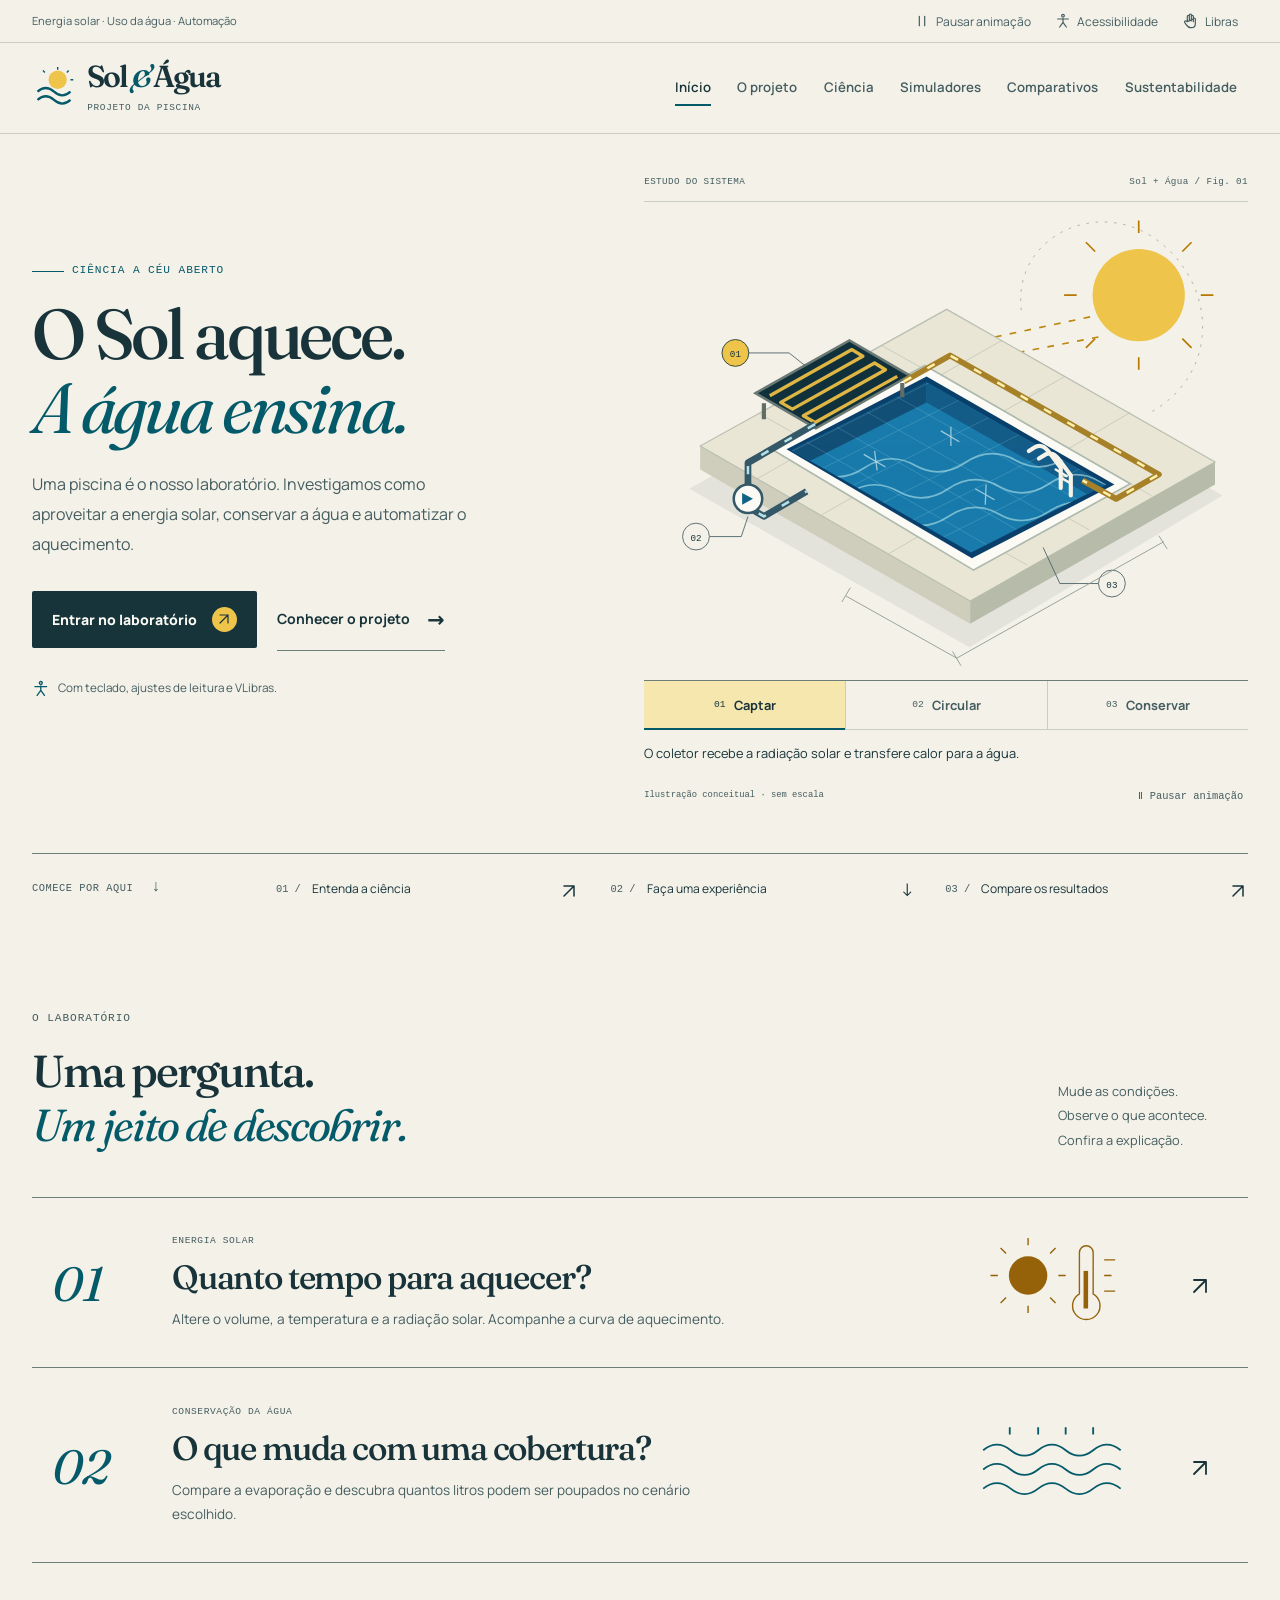
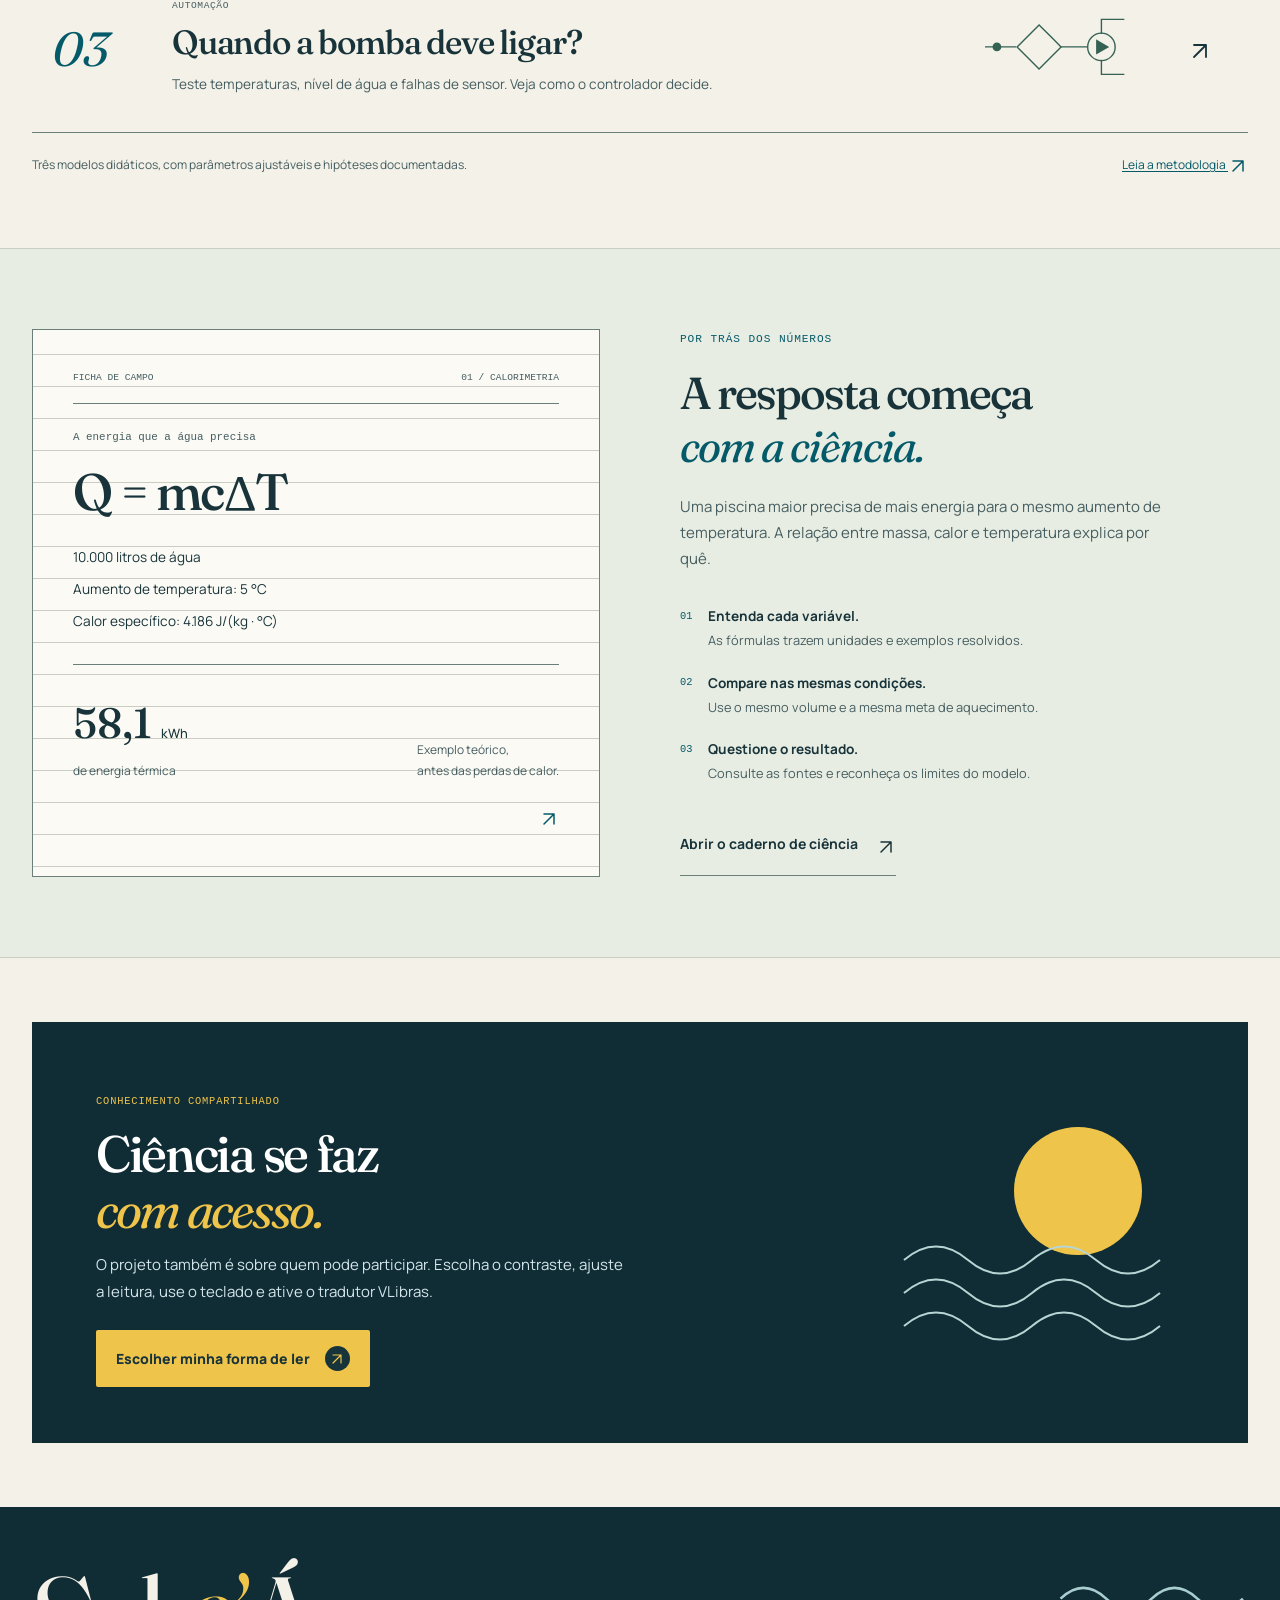
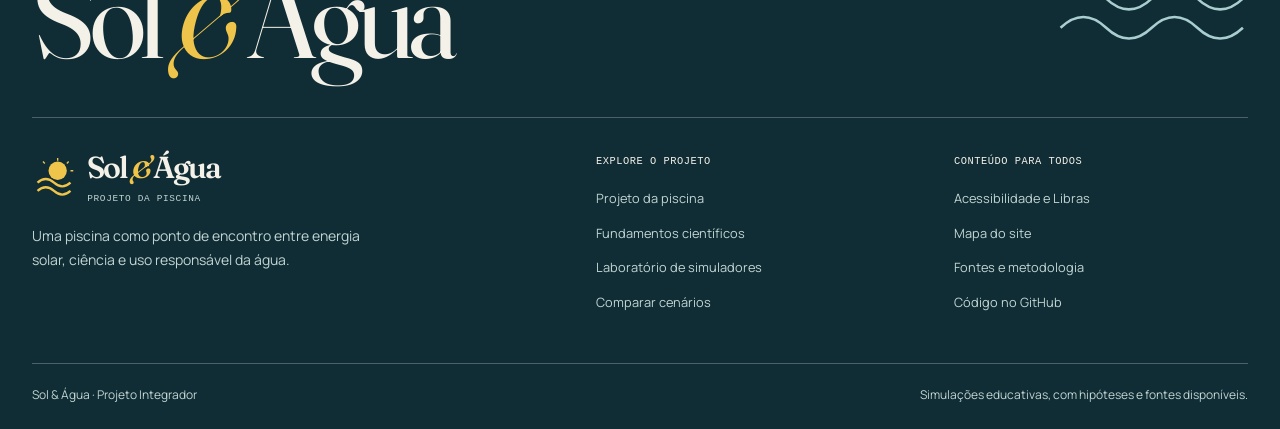
==== commit c94e4a51: "Redesenha Sol e Água com ilustrações e animações acessíveis" ====
--- a/index.html
+++ b/index.html
@@ -1,47 +1,148 @@
 <!DOCTYPE html>
-<html lang="pt-BR" class="no-js"><head><meta charset="utf-8"><meta name="viewport" content="width=device-width, initial-scale=1"><meta name="description" content="Explore o projeto da piscina sustentável com simuladores de aquecimento solar, economia de água e automação, em um ambiente educativo e acessível."><meta name="theme-color" content="#123247"><title>Sol, água e ciência em movimento | Sol &amp; Água</title><link rel="icon" href="assets/imagens/favicon.svg" type="image/svg+xml"><link rel="canonical" href="https://ryan20014737472.github.io/Projeto-integrador-1.2/index.html"><script src="assets/js/preferencias.js"></script><link rel="stylesheet" href="assets/css/estilos.css"><script src="assets/js/principal.js" defer></script></head>
+<html lang="pt-BR" class="no-js"><head><meta charset="utf-8"><meta name="viewport" content="width=device-width, initial-scale=1"><meta name="description" content="Uma piscina como laboratório: explore o aquecimento solar, a conservação da água e a automação com ciência, simuladores e recursos de acessibilidade."><meta name="theme-color" content="#f3f1e8"><title>O Sol aquece. A água ensina. | Sol &amp; Água</title><link rel="icon" href="assets/imagens/favicon.svg" type="image/svg+xml"><link rel="canonical" href="https://ryan20014737472.github.io/Projeto-integrador-1.2/index.html"><link rel="preload" href="assets/fontes/Fraunces.woff2" as="font" type="font/woff2" crossorigin><script src="assets/js/preferencias.js"></script><link rel="stylesheet" href="assets/css/estilos.css"><link rel="stylesheet" href="assets/css/identidade.css"><script src="assets/js/principal.js" defer></script><script src="assets/js/visual.js" defer></script></head>
 <body><a href="#conteudo" class="skip-link">Pular para o conteúdo</a>
-  <div class="utility-bar dark" role="region" aria-label="Recursos de acesso"><div class="container utility-inner"><p>Ciência, sustentabilidade e inclusão</p><div class="utility-actions js-only"><button type="button" class="utility-button" data-open-accessibility aria-haspopup="dialog"><svg class="icon " viewBox="0 0 24 24" fill="none" stroke="currentColor" stroke-width="1.8" stroke-linecap="round" stroke-linejoin="round" aria-hidden="true" focusable="false"><circle cx="12" cy="4" r="2"/><path d="M4 9h16m-8-1v7m0-1-5 7m5-7 5 7"/></svg><span>Acessibilidade</span></button><button type="button" class="utility-button" data-libras><svg class="icon " viewBox="0 0 24 24" fill="none" stroke="currentColor" stroke-width="1.8" stroke-linecap="round" stroke-linejoin="round" aria-hidden="true" focusable="false"><path d="M8 13V5a1.5 1.5 0 0 1 3 0v7M11 5V3a1.5 1.5 0 0 1 3 0v9m0-7a1.5 1.5 0 0 1 3 0v8m0-4a1.5 1.5 0 0 1 3 0v7c0 4-3 6-6 6h-1c-3 0-5-2-7-5l-2-3a1.5 1.5 0 0 1 2-2l2 1Z"/></svg><span class="libras-label" data-libras-label>Libras</span></button></div></div></div>
-  <header class="site-header"><div class="container header-inner"><a class="brand" href="index.html" aria-label="Sol e Água — início"><svg class="brand-mark" viewBox="0 0 48 48" aria-hidden="true" focusable="false"><circle cx="27" cy="17" r="10" fill="#ffcc4d"/><path d="M5 29c7-6 12-6 19 0s12 6 19 0M5 37c7-6 12-6 19 0s12 6 19 0" fill="none" stroke="var(--teal)" stroke-width="4" stroke-linecap="round"/></svg><div><div class="brand-name">Sol <span>&amp;</span> Água</div><span class="brand-caption">PROJETO INTEGRADOR</span></div></a><button type="button" class="menu-toggle js-only" aria-label="Abrir menu de navegação" aria-expanded="false" aria-controls="menu-principal"><svg class="icon " viewBox="0 0 24 24" fill="none" stroke="currentColor" stroke-width="1.8" stroke-linecap="round" stroke-linejoin="round" aria-hidden="true" focusable="false"><path d="M4 6h16M4 12h16M4 18h16"/></svg></button><nav class="site-nav" id="menu-principal" aria-label="Navegação principal"><a href="index.html" aria-current="page">Início</a><a href="projeto-piscina.html">O projeto</a><a href="ciencia.html">Ciência</a><a href="simuladores.html">Simuladores</a><a href="comparativos.html">Comparativos</a><a href="sustentabilidade.html">Sustentabilidade</a></nav></div></header><main id="conteudo" tabindex="-1">
-  <section class="hero" aria-labelledby="titulo-inicio"><div class="container"><div class="hero-grid"><div><p class="eyebrow"><svg class="icon " viewBox="0 0 24 24" fill="none" stroke="currentColor" stroke-width="1.8" stroke-linecap="round" stroke-linejoin="round" aria-hidden="true" focusable="false"><circle cx="12" cy="12" r="4"/><path d="M12 2v2m0 16v2M2 12h2m16 0h2M4.9 4.9l1.4 1.4m11.4 11.4 1.4 1.4M4.9 19.1l1.4-1.4M17.7 6.3l1.4-1.4"/></svg>UM LABORATÓRIO A CÉU ABERTO</p><h1 id="titulo-inicio">Sol, água e ciência<br><em>em movimento.</em></h1><p class="hero-description">Como o Sol pode aquecer uma piscina? Quanto de água uma cobertura pode poupar? Explore, simule e descubra a ciência por trás de cada escolha.</p><div class="button-row"><a href="simuladores.html" class="button button-primary"><svg class="icon " viewBox="0 0 24 24" fill="none" stroke="currentColor" stroke-width="1.8" stroke-linecap="round" stroke-linejoin="round" aria-hidden="true" focusable="false"><path d="M4 21v-7m0-4V3m8 18v-9m0-4V3m8 18v-5m0-4V3M1 14h6m2-6h6m2 8h6"/></svg>Experimentar simuladores</a><a href="projeto-piscina.html" class="button button-secondary">Conhecer o projeto</a></div><p class="hero-note"><svg class="icon " viewBox="0 0 24 24" fill="none" stroke="currentColor" stroke-width="1.8" stroke-linecap="round" stroke-linejoin="round" aria-hidden="true" focusable="false"><circle cx="12" cy="4" r="2"/><path d="M4 9h16m-8-1v7m0-1-5 7m5-7 5 7"/></svg>Aprenda no seu ritmo, com ajustes de leitura e Libras.</p></div><figure class="hero-diagram dark" data-diagram>
-    <div class="diagram-top"><span>CIRCUITO SOLAR TÉRMICO</span><span class="diagram-badge">Diagrama didático</span></div>
-    <svg class="pool-diagram" viewBox="0 0 600 380" role="img" aria-labelledby="inicio-titulo inicio-desc">
-      <title id="inicio-titulo">Como o Sol aquece a água da piscina</title>
-      <desc id="inicio-desc">A bomba retira água da piscina e a envia ao coletor solar. A radiação aquece o coletor, que transfere calor à água. A água retorna à piscina. Linhas azuis representam o trajeto de ida; linhas amarelas, o retorno aquecido.</desc>
-      <defs><pattern id="inicio-grid" width="30" height="30" patternUnits="userSpaceOnUse"><path d="M30 0H0V30" fill="none" stroke="#335269" stroke-width=".6" opacity=".5"/></pattern></defs>
-      <rect x="8" y="12" width="584" height="355" rx="12" fill="url(#inicio-grid)"/>
-      <g class="sun-rays" stroke="#ffcc4d" stroke-width="2.5" stroke-linecap="round"><path d="M493 19v9m0 72v9m-45-45h9m72 0h9m-77-32 6 6m52 52 6 6m-64 0 6-6m52-52 6-6"/></g>
-      <circle cx="493" cy="64" r="27" fill="#ffcc4d"/>
-      <text x="493" y="123" text-anchor="middle" fill="#ffdc7a" font-size="15" font-weight="700">Energia do Sol</text>
-      <path d="m455 100-18 35m45-21-18 35" stroke="#ffcc4d" stroke-width="2" stroke-dasharray="5 6" class="thermal-pulse"/>
-      <rect x="355" y="150" width="175" height="102" rx="10" fill="#234b61" stroke="#80c5d1" stroke-width="2"/>
-      <path d="M372 167h140v15H372v16h140v16H372v18h140" fill="none" stroke="#ffcc4d" stroke-width="6" stroke-linecap="round" stroke-linejoin="round"/>
-      <text x="441" y="281" text-anchor="middle" fill="#e4f4f8" font-size="16" font-weight="700">Coletor solar</text>
-      <path d="M304 297h53q22 0 22 22h57q18 0 18-18v-49" fill="none" stroke="#214f65" stroke-width="11" stroke-linecap="round"/>
-      <path d="M304 297h53q22 0 22 22h57q18 0 18-18v-49" fill="none" stroke="#76d8e8" stroke-width="4" stroke-linecap="round" class="flow-line"/>
-      <path d="M355 183h-43q-24 0-24-24v-41H168q-18 0-18 18v75" fill="none" stroke="#65582d" stroke-width="11" stroke-linecap="round"/>
-      <path d="M355 183h-43q-24 0-24-24v-41H168q-18 0-18 18v75" fill="none" stroke="#ffcc4d" stroke-width="4" stroke-linecap="round" class="flow-line"/>
-      <text x="210" y="98" text-anchor="middle" fill="#ffdc7a" font-size="14" font-weight="700">Retorno aquecido</text>
-      <rect x="48" y="209" width="258" height="116" rx="17" fill="#b7e9ee"/>
-      <rect x="56" y="217" width="242" height="100" rx="11" fill="#007c96"/>
-      <path d="M75 241q18-10 36 0t36 0t36 0t36 0t36 0M75 270q18-10 36 0t36 0t36 0t36 0t36 0M75 299q18-10 36 0t36 0t36 0t36 0t36 0" fill="none" stroke="#7ae1eb" stroke-width="2" opacity=".65"/>
-      <rect x="104" y="247" width="145" height="38" rx="19" fill="#0b2638"/>
-      <text x="176" y="272" text-anchor="middle" fill="#fff" font-size="17" font-weight="800">Piscina</text>
-      <circle cx="397" cy="319" r="22" fill="#123247" stroke="#76d8e8" stroke-width="2"/>
-      <path d="m390 309 17 10-17 10Z" fill="#76d8e8"/>
-      <text x="397" y="363" text-anchor="middle" fill="#d6f4f8" font-size="15" font-weight="700">Bomba</text>
-      <text x="178" y="353" text-anchor="middle" fill="#a5e4ee" font-size="14">Água em circulação</text>
+  <div class="utility-bar" role="region" aria-label="Recursos de acesso"><div class="container utility-inner"><p>Energia solar · Uso da água · Automação</p><div class="utility-actions js-only"><button type="button" class="utility-button motion-utility" data-toggle-motion aria-pressed="false"><svg class="icon " viewBox="0 0 24 24" fill="none" stroke="currentColor" stroke-width="1.8" stroke-linecap="round" stroke-linejoin="round" aria-hidden="true" focusable="false"><path d="M8 5v14M16 5v14"/></svg><span data-motion-label>Pausar animação</span></button><button type="button" class="utility-button" data-open-accessibility aria-haspopup="dialog"><svg class="icon " viewBox="0 0 24 24" fill="none" stroke="currentColor" stroke-width="1.8" stroke-linecap="round" stroke-linejoin="round" aria-hidden="true" focusable="false"><circle cx="12" cy="4" r="2"/><path d="M4 9h16m-8-1v7m0-1-5 7m5-7 5 7"/></svg><span>Acessibilidade</span></button><button type="button" class="utility-button" data-libras><svg class="icon " viewBox="0 0 24 24" fill="none" stroke="currentColor" stroke-width="1.8" stroke-linecap="round" stroke-linejoin="round" aria-hidden="true" focusable="false"><path d="M8 13V5a1.5 1.5 0 0 1 3 0v7M11 5V3a1.5 1.5 0 0 1 3 0v9m0-7a1.5 1.5 0 0 1 3 0v8m0-4a1.5 1.5 0 0 1 3 0v7c0 4-3 6-6 6h-1c-3 0-5-2-7-5l-2-3a1.5 1.5 0 0 1 2-2l2 1Z"/></svg><span class="libras-label" data-libras-label>Libras</span></button></div></div></div>
+  <header class="site-header"><div class="container header-inner"><a class="brand" href="index.html" aria-label="Sol e Água — início"><svg class="brand-mark" viewBox="0 0 48 48" aria-hidden="true" focusable="false"><circle cx="28" cy="15" r="10" fill="var(--sun)"/><path d="M6 28q9-8 18 0t18 0M6 37q9-8 18 0t18 0" fill="none" stroke="currentColor" stroke-width="2.5"/><path d="M28 1v3m14 11h3M14 7l-2-2m28 0-2 2" fill="none" stroke="currentColor" stroke-width="1.5"/></svg><div><div class="brand-name">Sol <span>&amp;</span> Água</div><span class="brand-caption">PROJETO DA PISCINA</span></div></a><button type="button" class="menu-toggle js-only" aria-label="Abrir menu de navegação" aria-expanded="false" aria-controls="menu-principal"><svg class="icon " viewBox="0 0 24 24" fill="none" stroke="currentColor" stroke-width="1.8" stroke-linecap="round" stroke-linejoin="round" aria-hidden="true" focusable="false"><path d="M4 6h16M4 12h16M4 18h16"/></svg></button><nav class="site-nav" id="menu-principal" aria-label="Navegação principal"><a href="index.html" aria-current="page">Início</a><a href="projeto-piscina.html">O projeto</a><a href="ciencia.html">Ciência</a><a href="simuladores.html">Simuladores</a><a href="comparativos.html">Comparativos</a><a href="sustentabilidade.html">Sustentabilidade</a></nav></div><div class="reading-progress" aria-hidden="true"><span data-reading-progress></span></div></header><main id="conteudo" tabindex="-1">
+  <section class="hero" aria-labelledby="titulo-inicio">
+    <div class="container">
+      <div class="hero-grid">
+        <div class="hero-copy">
+          <p class="eyebrow"><span class="eyebrow-rule" aria-hidden="true"></span>CIÊNCIA A CÉU ABERTO</p>
+          <h1 id="titulo-inicio"><span>O Sol aquece.</span><em>A água ensina.</em></h1>
+          <p class="hero-description">Uma piscina é o nosso laboratório. Investigamos como aproveitar a energia solar, conservar a água e automatizar o aquecimento.</p>
+          <div class="button-row">
+            <a href="simuladores.html" class="button button-primary">Entrar no laboratório <span class="button-arrow" aria-hidden="true"><svg class="icon " viewBox="0 0 24 24" fill="none" stroke="currentColor" stroke-width="1.8" stroke-linecap="round" stroke-linejoin="round" aria-hidden="true" focusable="false"><path d="M6 18 18 6M6 6h12v12"/></svg></span></a>
+            <a href="projeto-piscina.html" class="hero-text-link">Conhecer o projeto <span aria-hidden="true">→</span></a>
+          </div>
+          <p class="hero-note"><svg class="icon " viewBox="0 0 24 24" fill="none" stroke="currentColor" stroke-width="1.8" stroke-linecap="round" stroke-linejoin="round" aria-hidden="true" focusable="false"><circle cx="12" cy="4" r="2"/><path d="M4 9h16m-8-1v7m0-1-5 7m5-7 5 7"/></svg>Com teclado, ajustes de leitura e VLibras.</p>
+        </div>
+        <figure class="pool-scene" data-pool-scene data-stage="captar">
+    <div class="scene-heading"><span>ESTUDO DO SISTEMA</span><span>Sol + Água / Fig. 01</span></div>
+    <svg class="pool-landscape" viewBox="0 0 720 570" role="img" aria-labelledby="paisagem-titulo paisagem-descricao">
+      <title id="paisagem-titulo">Piscina com coletor solar, circulação de água e cobertura</title>
+      <desc id="paisagem-descricao">Desenho em perspectiva de uma piscina azul. Um coletor solar recebe radiação do Sol e transfere calor para a água. Tubos conectam o coletor à piscina por uma bomba. A etapa de conservação mostra uma cobertura sobre a superfície. A geometria é ilustrativa, sem escala.</desc>
+      <defs>
+        <clipPath id="paisagem-agua"><path d="M176 296 337 215 551 337 390 418Z"/></clipPath>
+        <pattern id="paisagem-azulejos" width="36" height="36" patternUnits="userSpaceOnUse" patternTransform="matrix(1 .57 -1 .5 340 215)"><path d="M36 0H0V36" fill="none" stroke="#a6daed" stroke-width="1" opacity=".42"/></pattern>
+        <pattern id="paisagem-cobertura" width="18" height="18" patternUnits="userSpaceOnUse" patternTransform="rotate(30)"><path d="M0 0V18" stroke="#0e4a69" stroke-width="2" opacity=".35"/></pattern>
+        <clipPath id="paisagem-cobertura-revela"><rect class="scene-cover-window" x="175" y="210" width="380" height="215"/></clipPath>
+      </defs>
+      <path class="scene-orbit" d="M450 129c-11-88 93-137 164-82s72 160-12 205" fill="none" stroke="#a2aaa0" stroke-width="1" stroke-dasharray="3 8"/>
+      <g class="scene-sun">
+        <circle cx="590" cy="111" r="55" fill="#efc44a"/>
+        <g class="scene-sun-rays" fill="none" stroke="#b77900" stroke-width="2">
+          <path d="M590 37v-15m0 178v-15M516 111h-15m178 0h-15M538 59l-11-11m126 126-11-11M538 163l-11 11M653 48l-11 11"/>
+        </g>
+      </g>
+      <g class="scene-rays" stroke="#bb870e" stroke-width="2" fill="none" stroke-dasharray="8 10">
+        <path d="M532 137 300 186M542 161 300 208" class="thermal-pulse"/>
+      </g>
+      <path d="M54 342 366 167 690 350 388 531Z" fill="#16343a" opacity=".07"/>
+      <path d="M67 291 361 128 681 310 389 476v27L67 319Z" fill="#cfcebd"/>
+      <path d="M67 291 361 128 681 310 389 476Z" fill="#e9e6d6" stroke="#bbc0b2" stroke-width="1.5"/>
+      <path d="M389 476v27l292-166v-27" fill="#b7bbaa"/>
+      <g stroke="#b8bdaf" stroke-width="1" opacity=".7"><path d="M137 252 457 433M209 212 531 391M283 171 605 350M135 330 427 165M212 373 502 208M291 420 580 251"/></g>
+      <path d="M151 294 335 195 580 336 393 439Z" fill="#fbfaf5" stroke="#adbaad" stroke-width="2"/>
+      <path d="M170 295 337 208 561 337 391 425Z" fill="#083f6b"/>
+      <path d="M176 296 337 215 551 337 390 418Z" fill="#197bab"/>
+      <g clip-path="url(#paisagem-agua)">
+        <path d="M337 215v24L198 309l-22-13Z" fill="#124f76"/>
+        <path d="M337 215 551 337l-21 12-193-110Z" fill="#135c88"/>
+        <rect x="155" y="200" width="425" height="235" fill="url(#paisagem-azulejos)"/>
+        <g class="scene-water-lines" fill="none" stroke="#bbe8ec" stroke-width="2" opacity=".58">
+          <path d="M143 323q30-20 60-3t60-3 60-3 60-3 60-3 60-3 60-3 60-3"/>
+          <path d="M123 354q30-20 60-3t60-3 60-3 60-3 60-3 60-3 60-3 60-3"/>
+          <path d="M123 387q30-20 60-3t60-3 60-3 60-3 60-3 60-3 60-3 60-3"/>
+        </g>
+        <g class="scene-water-glints" fill="none" stroke="#e3f4f1" stroke-width="1.5" opacity=".65"><path d="m262 301 26 15m-13-19 3 23M395 342l23 13m-10-18-1 24M354 273l22 13m-10-18v23"/></g>
+      </g>
+      <g class="scene-cover" clip-path="url(#paisagem-cobertura-revela)"><path d="M176 296 337 215 551 337 390 418Z" fill="#90b6b6"/><path d="M176 296 337 215 551 337 390 418Z" fill="url(#paisagem-cobertura)"/><path d="M176 296 337 215 551 337 390 418Z" fill="none" stroke="#366871" stroke-width="2"/></g>
+      <g class="scene-collector">
+        <path d="M143 240v19m165-43v17" stroke="#616e66" stroke-width="5"/>
+        <path d="M133 228 245 165 317 207 205 270Z" fill="#10303c" stroke="#6a7973" stroke-width="3"/>
+        <path d="m150 231 98-55 13 8-98 55 14 8 98-55 13 8-98 55 14 8 98-55" fill="none" stroke="#dfb544" stroke-width="4" stroke-linejoin="round"/>
+      </g>
+      <path d="M204 265 124 311 124 364 143 375 194 345" fill="none" stroke="#345867" stroke-width="8" stroke-linejoin="round"/>
+      <path d="M204 265 124 311 124 364 143 375 194 345" fill="none" stroke="#b5e1e5" stroke-width="3" class="flow-line scene-flow-cold"/>
+      <path d="M310 214 365 183 614 325 563 354 523 332" fill="none" stroke="#a78127" stroke-width="7" stroke-linejoin="round"/>
+      <path d="M310 214 365 183 614 325 563 354 523 332" fill="none" stroke="#fff0ad" stroke-width="3" class="flow-line scene-flow-warm"/>
+      <g class="scene-pump"><circle cx="124" cy="354" r="17" fill="#fbfaf5" stroke="#345867" stroke-width="3"/><path d="m117 347 13 7-13 7Z" fill="#116386"/></g>
+      <g fill="none" stroke="#f5f2e8" stroke-width="5" stroke-linecap="round"><path d="m459 297 8-5q8-4 15 5l15 20v24m-26-35 8-5q8-4 15 5l15 20v24"/><path d="m491 319 13 8m-5 3 9 5" stroke-width="3"/></g>
+      <g class="scene-marker" data-scene-marker="captar"><path d="M125 180h48l19 15"/><circle cx="109" cy="180" r="16"/><text x="109" y="185">01</text></g>
+      <g class="scene-marker" data-scene-marker="circular"><path d="M78 399h38l8-24"/><circle cx="62" cy="399" r="16"/><text x="62" y="404">02</text></g>
+      <g class="scene-marker" data-scene-marker="conservar"><path d="M542 455h-46l-20-43"/><circle cx="558" cy="455" r="16"/><text x="558" y="460">03</text></g>
+      <path d="M241 470 373 544l247-139" fill="none" stroke="#87968b" stroke-width="1"/>
+      <path d="m236 477 10-17m122 76 10 17m236-155 10 16" stroke="#87968b" stroke-width="1"/>
     </svg>
-    <div class="diagram-footer"><figcaption>A luz se transforma em calor; a circulação distribui esse calor na água.</figcaption><button type="button" class="diagram-control js-only" data-toggle-motion aria-pressed="false"><svg class="icon " viewBox="0 0 24 24" fill="none" stroke="currentColor" stroke-width="1.8" stroke-linecap="round" stroke-linejoin="round" aria-hidden="true" focusable="false"><path d="M8 5v14M16 5v14"/></svg><span data-motion-label>Pausar animação</span></button></div>
-  </figure></div><div class="hero-strip"><div class="strip-item"><div class="strip-icon"><svg class="icon " viewBox="0 0 24 24" fill="none" stroke="currentColor" stroke-width="1.8" stroke-linecap="round" stroke-linejoin="round" aria-hidden="true" focusable="false"><path d="M9 3h6M10 3v7l-6 9a2 2 0 0 0 1.7 3h12.6a2 2 0 0 0 1.7-3l-6-9V3M7 16h10"/></svg></div><div><strong>3 experiências interativas</strong><span>Aquecimento, água e automação</span></div></div><div class="strip-item"><div class="strip-icon"><svg class="icon " viewBox="0 0 24 24" fill="none" stroke="currentColor" stroke-width="1.8" stroke-linecap="round" stroke-linejoin="round" aria-hidden="true" focusable="false"><circle cx="12" cy="12" r="4"/><path d="M12 2v2m0 16v2M2 12h2m16 0h2M4.9 4.9l1.4 1.4m11.4 11.4 1.4 1.4M4.9 19.1l1.4-1.4M17.7 6.3l1.4-1.4"/></svg></div><div><strong>Ciência aplicada à piscina</strong><span>Fórmulas, unidades e fontes abertas</span></div></div><div class="strip-item"><div class="strip-icon"><svg class="icon " viewBox="0 0 24 24" fill="none" stroke="currentColor" stroke-width="1.8" stroke-linecap="round" stroke-linejoin="round" aria-hidden="true" focusable="false"><circle cx="12" cy="12" r="9"/><path d="M3 12h18M12 3c5 5 5 13 0 18-5-5-5-13 0-18Z"/></svg></div><div><strong>Conhecimento para todos</strong><span>Sustentabilidade e inclusão digital</span></div></div></div></div></section>
-  <section class="section" aria-labelledby="titulo-descobertas"><div class="container"><div class="section-heading"><div><p class="eyebrow">ESCOLHA SUA DESCOBERTA</p><h2 id="titulo-descobertas">A curiosidade é o ponto de partida.</h2><p>Conecte o que você aprende à energia, à água e às decisões do dia a dia.</p></div><a href="mapa-do-site.html">Ver todos os conteúdos</a></div><div class="card-grid card-grid-four">
-    <article class="card card-sun"><span class="card-number" aria-hidden="true">01</span><div class="card-icon"><svg class="icon " viewBox="0 0 24 24" fill="none" stroke="currentColor" stroke-width="1.8" stroke-linecap="round" stroke-linejoin="round" aria-hidden="true" focusable="false"><circle cx="12" cy="12" r="4"/><path d="M12 2v2m0 16v2M2 12h2m16 0h2M4.9 4.9l1.4 1.4m11.4 11.4 1.4 1.4M4.9 19.1l1.4-1.4M17.7 6.3l1.4-1.4"/></svg></div><h3>O Sol vira calor</h3><p>Entenda como um coletor transfere energia solar para a água.</p><a href="ciencia.html#energia-solar" class="card-link">Explorar a ciência</a></article>
-    <article class="card"><span class="card-number" aria-hidden="true">02</span><div class="card-icon"><svg class="icon " viewBox="0 0 24 24" fill="none" stroke="currentColor" stroke-width="1.8" stroke-linecap="round" stroke-linejoin="round" aria-hidden="true" focusable="false"><path d="M9 3h6M10 3v7l-6 9a2 2 0 0 0 1.7 3h12.6a2 2 0 0 0 1.7-3l-6-9V3M7 16h10"/></svg></div><h3>Experimente aquecer</h3><p>Altere volume, temperatura e radiação. Observe o resultado.</p><a href="simuladores.html#aquecimento" class="card-link">Simular aquecimento</a></article>
-    <article class="card"><span class="card-number" aria-hidden="true">03</span><div class="card-icon"><svg class="icon " viewBox="0 0 24 24" fill="none" stroke="currentColor" stroke-width="1.8" stroke-linecap="round" stroke-linejoin="round" aria-hidden="true" focusable="false"><path d="M12 3s-7 8-7 12a7 7 0 0 0 14 0c0-4-7-12-7-12Z"/><path d="M8 15a4 4 0 0 0 4 4"/></svg></div><h3>Cada litro conta</h3><p>Compare a evaporação com diferentes tempos de cobertura.</p><a href="simuladores.html#agua" class="card-link">Simular economia de água</a></article>
-    <article class="card card-green"><span class="card-number" aria-hidden="true">04</span><div class="card-icon"><svg class="icon " viewBox="0 0 24 24" fill="none" stroke="currentColor" stroke-width="1.8" stroke-linecap="round" stroke-linejoin="round" aria-hidden="true" focusable="false"><rect x="6" y="6" width="12" height="12" rx="2"/><path d="M9 2v4m6-4v4M9 18v4m6-4v4M2 9h4m-4 6h4m12-6h4m-4 6h4M9 9h6v6H9z"/></svg></div><h3>Uma piscina que decide</h3><p>Teste como sensores orientam a circulação de aquecimento.</p><a href="simuladores.html#automacao" class="card-link">Testar automação</a></article>
-  </div></div></section>
-  <section class="section section-white" aria-labelledby="titulo-ciencia"><div class="container split-section"><div><p class="eyebrow">CIÊNCIA QUE VOCÊ PODE CONFERIR</p><h2 id="titulo-ciencia">Uma fórmula.<br>Muitas boas perguntas.</h2><p>Uma piscina maior precisa de mais energia para a mesma elevação de temperatura. A relação entre massa, calor e temperatura explica por quê.</p><ul class="feature-list"><li><svg class="icon " viewBox="0 0 24 24" fill="none" stroke="currentColor" stroke-width="1.8" stroke-linecap="round" stroke-linejoin="round" aria-hidden="true" focusable="false"><path d="m5 12 4 4L19 6"/></svg><div><strong>Entenda as variáveis</strong><span>Cada parâmetro tem uma unidade e uma explicação.</span></div></li><li><svg class="icon " viewBox="0 0 24 24" fill="none" stroke="currentColor" stroke-width="1.8" stroke-linecap="round" stroke-linejoin="round" aria-hidden="true" focusable="false"><path d="m5 12 4 4L19 6"/></svg><div><strong>Compare nas mesmas condições</strong><span>Use o mesmo volume e a mesma meta de aquecimento.</span></div></li><li><svg class="icon " viewBox="0 0 24 24" fill="none" stroke="currentColor" stroke-width="1.8" stroke-linecap="round" stroke-linejoin="round" aria-hidden="true" focusable="false"><path d="m5 12 4 4L19 6"/></svg><div><strong>Conheça os limites do modelo</strong><span>Estimativas didáticas são identificadas e justificadas.</span></div></li></ul><div class="button-row"><a class="button button-secondary" href="ciencia.html"><svg class="icon " viewBox="0 0 24 24" fill="none" stroke="currentColor" stroke-width="1.8" stroke-linecap="round" stroke-linejoin="round" aria-hidden="true" focusable="false"><path d="M12 5c-3-2-6-2-10-1v15c4-1 7-1 10 1 3-2 6-2 10-1V4c-4-1-7-1-10 1Zm0 0v15"/></svg>Conhecer os fundamentos</a></div></div><div class="formula-showcase"><span class="pill">ENERGIA PARA AQUECER A ÁGUA</span><div class="formula-large" role="math" aria-label="Q igual a m vezes c vezes delta T">Q = m × c × ΔT</div><p>10.000 litros · aumento de 5 °C<br>Calor específico: 4.186 J/(kg · °C)</p><div class="formula-result"><div><strong>58,1 <small>kWh</small></strong><p>de energia térmica</p></div><span>Exemplo teórico, antes das perdas de calor.</span></div></div></div></section>
-  <section class="section-compact"><div class="container"><div class="inclusion-banner dark"><div><p class="eyebrow">INCLUSÃO FAZ PARTE DO PROJETO</p><h2>O conhecimento deve chegar a todos.</h2><p>Use o teclado, escolha o contraste, ajuste o texto e ative o tradutor VLibras. A leitura pode acompanhar suas necessidades.</p></div><a class="button button-primary" href="acessibilidade.html"><svg class="icon " viewBox="0 0 24 24" fill="none" stroke="currentColor" stroke-width="1.8" stroke-linecap="round" stroke-linejoin="round" aria-hidden="true" focusable="false"><circle cx="12" cy="4" r="2"/><path d="M4 9h16m-8-1v7m0-1-5 7m5-7 5 7"/></svg>Conhecer os recursos</a></div></div></section></main><footer class="site-footer"><div class="container"><div class="footer-grid"><div class="footer-about"><a class="brand" href="index.html" aria-label="Sol e Água — início"><svg class="brand-mark" viewBox="0 0 48 48" aria-hidden="true" focusable="false"><circle cx="27" cy="17" r="10" fill="#ffcc4d"/><path d="M5 29c7-6 12-6 19 0s12 6 19 0M5 37c7-6 12-6 19 0s12 6 19 0" fill="none" stroke="var(--teal)" stroke-width="4" stroke-linecap="round"/></svg><div><div class="brand-name">Sol <span>&amp;</span> Água</div><span class="brand-caption">PROJETO INTEGRADOR</span></div></a><p>Uma piscina como ponto de encontro entre energia solar, ciência e uso responsável da água.</p></div><div><h2>Explore o projeto</h2><ul class="footer-links"><li><a href="projeto-piscina.html">Projeto da piscina</a></li><li><a href="ciencia.html">Fundamentos científicos</a></li><li><a href="simuladores.html">Laboratório de simuladores</a></li><li><a href="comparativos.html">Comparar cenários</a></li></ul></div><div><h2>Conteúdo para todos</h2><ul class="footer-links"><li><a href="acessibilidade.html">Acessibilidade e Libras</a></li><li><a href="mapa-do-site.html">Mapa do site</a></li><li><a href="ciencia.html#referencias">Fontes e metodologia</a></li><li><a href="https://github.com/Ryan20014737472/Projeto-integrador-1.2">Código no GitHub</a></li></ul></div></div><div class="footer-bottom"><span>Sol &amp; Água · Projeto Integrador</span><span>Simulações educativas, com hipóteses e fontes disponíveis.</span></div></div></footer>
+    <div class="scene-controls js-only" role="group" aria-label="Etapas ilustradas do projeto"><button type="button" data-scene-stage="captar" aria-pressed="true" aria-controls="paisagem-legenda"><span>01</span> Captar</button><button type="button" data-scene-stage="circular" aria-pressed="false" aria-controls="paisagem-legenda"><span>02</span> Circular</button><button type="button" data-scene-stage="conservar" aria-pressed="false" aria-controls="paisagem-legenda"><span>03</span> Conservar</button></div>
+    <figcaption id="paisagem-legenda" class="scene-caption" aria-live="polite" aria-atomic="true">O coletor recebe a radiação solar e transfere calor para a água.</figcaption>
+    <div class="scene-footnote"><span>Ilustração conceitual · sem escala</span><button type="button" class="scene-motion js-only" data-toggle-motion aria-pressed="false"><span aria-hidden="true">Ⅱ</span><span data-motion-label>Pausar animação</span></button></div>
+  </figure>
+      </div>
+      <nav class="hero-index" aria-label="Caminhos para explorar o projeto">
+        <span class="index-caption">COMECE POR AQUI <span aria-hidden="true">↓</span></span>
+        <a href="ciencia.html"><span aria-hidden="true">01 /</span> Entenda a ciência <span aria-hidden="true"><svg class="icon " viewBox="0 0 24 24" fill="none" stroke="currentColor" stroke-width="1.8" stroke-linecap="round" stroke-linejoin="round" aria-hidden="true" focusable="false"><path d="M6 18 18 6M6 6h12v12"/></svg></span></a>
+        <a href="#experiencias"><span aria-hidden="true">02 /</span> Faça uma experiência <span aria-hidden="true">↓</span></a>
+        <a href="comparativos.html"><span aria-hidden="true">03 /</span> Compare os resultados <span aria-hidden="true"><svg class="icon " viewBox="0 0 24 24" fill="none" stroke="currentColor" stroke-width="1.8" stroke-linecap="round" stroke-linejoin="round" aria-hidden="true" focusable="false"><path d="M6 18 18 6M6 6h12v12"/></svg></span></a>
+      </nav>
+    </div>
+  </section>
+
+  <section class="section experiments-section" id="experiencias" aria-labelledby="titulo-experiencias">
+    <div class="container">
+      <div class="section-heading" data-reveal>
+        <div><p class="eyebrow">O LABORATÓRIO</p><h2 id="titulo-experiencias">Uma pergunta.<br><em>Um jeito de descobrir.</em></h2></div>
+        <p class="section-side-note">Mude as condições.<br>Observe o que acontece.<br>Confira a explicação.</p>
+      </div>
+      <ol class="experiment-list">
+        <li data-reveal><a class="experiment-link experiment-heat" href="simuladores.html#aquecimento">
+          <span class="experiment-number" aria-hidden="true">01</span>
+          <div class="experiment-copy"><span class="experiment-label">ENERGIA SOLAR</span><h3>Quanto tempo para aquecer?</h3><p>Altere o volume, a temperatura e a radiação solar. Acompanhe a curva de aquecimento.</p></div>
+          <svg class="experiment-sketch" viewBox="0 0 180 100" aria-hidden="true" focusable="false"><circle cx="59" cy="42" r="21" fill="currentColor"/><g fill="none" stroke="currentColor" stroke-width="1.5"><path d="M59 9V1m0 82v-8M26 42h-8m82 0h-8M35 18l-6-6m60 60-6-6M35 66l-6 6m60-60-6 6"/><path d="M130 17v45a15 15 0 1 1-15 0V17a7.5 7.5 0 0 1 15 0Z"/><path d="M122 37v41" stroke-width="5"/><path d="M142 25h12m-12 17h8m-8 17h12"/></g></svg><span class="experiment-arrow" aria-hidden="true"><svg class="icon " viewBox="0 0 24 24" fill="none" stroke="currentColor" stroke-width="1.8" stroke-linecap="round" stroke-linejoin="round" aria-hidden="true" focusable="false"><path d="M6 18 18 6M6 6h12v12"/></svg></span>
+        </a></li>
+        <li data-reveal><a class="experiment-link experiment-water" href="simuladores.html#agua">
+          <span class="experiment-number" aria-hidden="true">02</span>
+          <div class="experiment-copy"><span class="experiment-label">CONSERVAÇÃO DA ÁGUA</span><h3>O que muda com uma cobertura?</h3><p>Compare a evaporação e descubra quantos litros podem ser poupados no cenário escolhido.</p></div>
+          <svg class="experiment-sketch" viewBox="0 0 180 100" aria-hidden="true" focusable="false"><g fill="none" stroke="currentColor" stroke-width="2"><path d="M10 34q15-12 30 0t30 0 30 0 30 0 30 0M10 55q15-12 30 0t30 0 30 0 30 0 30 0M10 76q15-12 30 0t30 0 30 0 30 0 30 0" class="mini-waves"/><path d="M39 9v8m31-8v8m30-8v8m30-8v8"/></g></svg><span class="experiment-arrow" aria-hidden="true"><svg class="icon " viewBox="0 0 24 24" fill="none" stroke="currentColor" stroke-width="1.8" stroke-linecap="round" stroke-linejoin="round" aria-hidden="true" focusable="false"><path d="M6 18 18 6M6 6h12v12"/></svg></span>
+        </a></li>
+        <li data-reveal><a class="experiment-link experiment-control" href="simuladores.html#automacao">
+          <span class="experiment-number" aria-hidden="true">03</span>
+          <div class="experiment-copy"><span class="experiment-label">AUTOMAÇÃO</span><h3>Quando a bomba deve ligar?</h3><p>Teste temperaturas, nível de água e falhas de sensor. Veja como o controlador decide.</p></div>
+          <svg class="experiment-sketch" viewBox="0 0 180 100" aria-hidden="true" focusable="false"><g fill="none" stroke="currentColor" stroke-width="1.5"><path d="M12 49h34m48 0h30m15-14V19h25m-25 44v16h25"/><circle cx="25" cy="49" r="4" fill="currentColor" class="mini-signal"/><path d="m47 49 24-24 24 24-24 24Z"/><circle cx="139" cy="49" r="15"/><path d="m134 42 12 7-12 7Z" fill="currentColor"/></g></svg><span class="experiment-arrow" aria-hidden="true"><svg class="icon " viewBox="0 0 24 24" fill="none" stroke="currentColor" stroke-width="1.8" stroke-linecap="round" stroke-linejoin="round" aria-hidden="true" focusable="false"><path d="M6 18 18 6M6 6h12v12"/></svg></span>
+        </a></li>
+      </ol>
+      <p class="experiment-footnote">Três modelos didáticos, com parâmetros ajustáveis e hipóteses documentadas. <a href="ciencia.html#metodologia">Leia a metodologia <span aria-hidden="true"><svg class="icon " viewBox="0 0 24 24" fill="none" stroke="currentColor" stroke-width="1.8" stroke-linecap="round" stroke-linejoin="round" aria-hidden="true" focusable="false"><path d="M6 18 18 6M6 6h12v12"/></svg></span></a></p>
+    </div>
+  </section>
+
+  <section class="section science-section" aria-labelledby="titulo-ciencia">
+    <div class="container science-layout">
+      <div class="formula-showcase" data-reveal>
+        <div class="formula-sheet-heading"><span>FICHA DE CAMPO</span><span>01 / CALORIMETRIA</span></div>
+        <span class="formula-sheet-label">A energia que a água precisa</span>
+        <div class="formula-large" role="math" aria-label="Q igual a m vezes c vezes delta T">Q = mcΔT</div>
+        <p>10.000 litros de água<br>Aumento de temperatura: 5 °C<br>Calor específico: 4.186 J/(kg · °C)</p>
+        <div class="formula-result"><div><strong>58,1 <small>kWh</small></strong><p>de energia térmica</p></div><span>Exemplo teórico,<br>antes das perdas de calor.</span></div>
+        <span class="sheet-corner" aria-hidden="true"><svg class="icon " viewBox="0 0 24 24" fill="none" stroke="currentColor" stroke-width="1.8" stroke-linecap="round" stroke-linejoin="round" aria-hidden="true" focusable="false"><path d="M6 18 18 6M6 6h12v12"/></svg></span>
+      </div>
+      <div class="science-copy" data-reveal>
+        <p class="eyebrow">POR TRÁS DOS NÚMEROS</p>
+        <h2 id="titulo-ciencia">A resposta começa<br><em>com a ciência.</em></h2>
+        <p>Uma piscina maior precisa de mais energia para o mesmo aumento de temperatura. A relação entre massa, calor e temperatura explica por quê.</p>
+        <ul class="science-checklist"><li><span aria-hidden="true">01</span><div><strong>Entenda cada variável.</strong><p>As fórmulas trazem unidades e exemplos resolvidos.</p></div></li><li><span aria-hidden="true">02</span><div><strong>Compare nas mesmas condições.</strong><p>Use o mesmo volume e a mesma meta de aquecimento.</p></div></li><li><span aria-hidden="true">03</span><div><strong>Questione o resultado.</strong><p>Consulte as fontes e reconheça os limites do modelo.</p></div></li></ul>
+        <a href="ciencia.html" class="text-arrow-link">Abrir o caderno de ciência <span aria-hidden="true"><svg class="icon " viewBox="0 0 24 24" fill="none" stroke="currentColor" stroke-width="1.8" stroke-linecap="round" stroke-linejoin="round" aria-hidden="true" focusable="false"><path d="M6 18 18 6M6 6h12v12"/></svg></span></a>
+      </div>
+    </div>
+  </section>
+
+  <section class="section inclusion-section" aria-labelledby="titulo-inclusao">
+    <div class="container">
+      <div class="inclusion-banner dark" data-reveal>
+        <div><p class="eyebrow">CONHECIMENTO COMPARTILHADO</p><h2 id="titulo-inclusao">Ciência se faz<br><em>com acesso.</em></h2><p>O projeto também é sobre quem pode participar. Escolha o contraste, ajuste a leitura, use o teclado e ative o tradutor VLibras.</p><a class="button button-primary" href="acessibilidade.html">Escolher minha forma de ler <span class="button-arrow" aria-hidden="true"><svg class="icon " viewBox="0 0 24 24" fill="none" stroke="currentColor" stroke-width="1.8" stroke-linecap="round" stroke-linejoin="round" aria-hidden="true" focusable="false"><path d="M6 18 18 6M6 6h12v12"/></svg></span></a></div>
+        <svg class="inclusion-art" viewBox="0 0 290 260" aria-hidden="true" focusable="false"><circle cx="184" cy="88" r="64" fill="var(--sun)"/><g fill="none" stroke="currentColor" stroke-width="2"><path d="M10 157q32-27 64 0t64 0 64 0 64 0M10 190q32-27 64 0t64 0 64 0 64 0M10 223q32-27 64 0t64 0 64 0 64 0" class="inclusion-waves"/></g></svg>
+      </div>
+    </div>
+  </section></main><footer class="site-footer"><div class="container"><div class="footer-signature" aria-hidden="true"><span>Sol <em>&amp;</em> Água</span><svg viewBox="0 0 150 70" focusable="false"><path d="M2 21q18-17 36 0t36 0 36 0 36 0M2 44q18-17 36 0t36 0 36 0 36 0" fill="none" stroke="currentColor" stroke-width="2"/></svg></div><div class="footer-grid"><div class="footer-about"><a class="brand" href="index.html" aria-label="Sol e Água — início"><svg class="brand-mark" viewBox="0 0 48 48" aria-hidden="true" focusable="false"><circle cx="28" cy="15" r="10" fill="var(--sun)"/><path d="M6 28q9-8 18 0t18 0M6 37q9-8 18 0t18 0" fill="none" stroke="currentColor" stroke-width="2.5"/><path d="M28 1v3m14 11h3M14 7l-2-2m28 0-2 2" fill="none" stroke="currentColor" stroke-width="1.5"/></svg><div><div class="brand-name">Sol <span>&amp;</span> Água</div><span class="brand-caption">PROJETO DA PISCINA</span></div></a><p>Uma piscina como ponto de encontro entre energia solar, ciência e uso responsável da água.</p></div><div><h2>Explore o projeto</h2><ul class="footer-links"><li><a href="projeto-piscina.html">Projeto da piscina</a></li><li><a href="ciencia.html">Fundamentos científicos</a></li><li><a href="simuladores.html">Laboratório de simuladores</a></li><li><a href="comparativos.html">Comparar cenários</a></li></ul></div><div><h2>Conteúdo para todos</h2><ul class="footer-links"><li><a href="acessibilidade.html">Acessibilidade e Libras</a></li><li><a href="mapa-do-site.html">Mapa do site</a></li><li><a href="ciencia.html#referencias">Fontes e metodologia</a></li><li><a href="https://github.com/Ryan20014737472/Projeto-integrador-1.2">Código no GitHub</a></li></ul></div></div><div class="footer-bottom"><span>Sol &amp; Água · Projeto Integrador</span><span>Simulações educativas, com hipóteses e fontes disponíveis.</span></div></div></footer>
   <dialog class="reading-dialog" id="ajustes-leitura" aria-labelledby="titulo-leitura" aria-describedby="descricao-leitura"><div class="dialog-heading"><h2 id="titulo-leitura">Sua forma de ler</h2><form method="dialog"><button class="close-button" aria-label="Fechar ajustes de leitura"><svg class="icon " viewBox="0 0 24 24" fill="none" stroke="currentColor" stroke-width="1.8" stroke-linecap="round" stroke-linejoin="round" aria-hidden="true" focusable="false"><path d="m6 6 12 12M6 18 18 6"/></svg></button></form></div><p class="reading-description" id="descricao-leitura">Ajuste a leitura ao seu conforto. Suas preferências ficam salvas neste navegador.</p><div class="size-row"><strong>Tamanho do texto</strong><div class="size-actions"><button type="button" class="size-button" data-size="-1" aria-label="Diminuir tamanho do texto">A−</button><span class="size-label" data-size-label>100%</span><button type="button" class="size-button" data-size="1" aria-label="Aumentar tamanho do texto">A+</button></div></div>
   <label class="switch-row"><span><strong>Alto contraste</strong><small>Fundo preto, texto branco e destaques amarelos.</small></span><input type="checkbox" data-setting="contraste"></label>
   <label class="switch-row"><span><strong>Fonte OpenDyslexic</strong><small>Uma opção de fonte para sua preferência de leitura.</small></span><input type="checkbox" data-setting="dislexia"></label>
--- a/assets/css/identidade.css
+++ b/assets/css/identidade.css
@@ -0,0 +1,418 @@
+/* Sol & Água: caderno de campo, desenho técnico e água em movimento. */
+@font-face {
+  font-family: Fraunces;
+  src: url('../fontes/Fraunces.woff2') format('woff2');
+  font-style: normal;
+  font-weight: 400 700;
+  font-display: swap;
+}
+@font-face {
+  font-family: Fraunces;
+  src: url('../fontes/Fraunces-Italic.woff2') format('woff2');
+  font-style: italic;
+  font-weight: 400 700;
+  font-display: swap;
+}
+:root {
+  --navy: #16343a;
+  --navy-deep: #102c34;
+  --teal: #055a6a;
+  --teal-bright: #167baa;
+  --sun: #efc44a;
+  --sun-soft: #f6e7ae;
+  --water: #e3eff1;
+  --water-line: #a4c4c9;
+  --bg: #f3f1e8;
+  --surface: #fbfaf5;
+  --text: #18343a;
+  --muted: #455d60;
+  --line: #c9cdc2;
+  --input-line: #6b7e79;
+  --green: #2a6451;
+  --green-soft: #e5eee5;
+  --shadow: none;
+  --radius: 4px;
+  --font-display: Fraunces, Georgia, serif;
+  --font-notes: ui-monospace, 'Cascadia Code', 'Segoe UI Mono', monospace;
+}
+body { line-height: 1.75; }
+h1, h2 { font-family: var(--font-display); font-weight: 500; letter-spacing: -.045em; }
+h2 em { font-weight: 400; color: var(--teal); }
+.container { max-width: 1320px; padding-inline: 1.25rem; }
+.eyebrow { font-family: var(--font-notes); font-size: .7rem; font-weight: 500; letter-spacing: .08em; }
+.eyebrow-rule { width: 2rem; height: 1px; background: currentColor; }
+.utility-bar { background: var(--bg); color: var(--muted); border-bottom: 1px solid var(--line); }
+.utility-inner { min-height: 42px; }
+.utility-bar p { font-size: .7rem; opacity: 1; }
+.utility-button { min-height: 42px; font-size: .75rem; padding: .45rem .65rem; }
+.utility-button:hover { background: var(--water); }
+.site-header { background: var(--bg); }
+.header-inner { min-height: 90px; }
+.brand { gap: .7rem; }
+.brand-mark { width: 44px; height: 44px; color: var(--teal); }
+.brand-name { font-family: var(--font-display); font-weight: 600; font-size: 1.9rem; letter-spacing: -.07em; }
+.brand-name span { font-style: italic; }
+.brand-caption { font-family: var(--font-notes); font-size: .59rem; font-weight: 400; letter-spacing: .07em; margin-top: .4rem; }
+.site-nav { gap: .25rem; }
+.site-nav a { padding: .75rem .7rem; border-radius: 0; font-weight: 600; font-size: .83rem; }
+.site-nav a:hover, .site-nav a[aria-current=page] { background: transparent; color: var(--text); }
+.site-nav a::after { content: ''; position: absolute; left: .7rem; right: .7rem; bottom: .35rem; height: 2px; background: var(--teal); transform: scaleX(0); transform-origin: left; transition: transform .2s ease; }
+.site-nav a:hover::after, .site-nav a[aria-current=page]::after { transform: scaleX(1); }
+.reading-progress { position: absolute; bottom: -1px; inset-inline: 0; height: 2px; pointer-events: none; }
+.reading-progress span { display: block; height: 100%; background: var(--teal); transform: scaleX(0); transform-origin: left; }
+.menu-toggle, .close-button, .size-button { border-radius: 2px; }
+.button { border-radius: 2px; font-size: .875rem; padding: .9rem 1.2rem; box-shadow: none; transition: background .2s, color .2s; }
+.button:hover { transform: none; }
+.button-primary { color: var(--surface); background: var(--navy); box-shadow: none; }
+.button-primary:hover { color: var(--surface); background: var(--teal); }
+.button-arrow { display: grid; place-items: center; width: 1.6rem; height: 1.6rem; color: var(--navy); background: var(--sun); border-radius: 50%; font-size: 1.1rem; margin-left: .3rem; transition: transform .25s; }
+.button:hover .button-arrow { transform: rotate(45deg); }
+.button-arrow .icon { width: 1rem; height: 1rem; }
+.button-secondary { background: transparent; }
+.hero-text-link, .text-arrow-link { display: inline-flex; align-items: center; gap: 1.1rem; color: var(--text); font-size: .875rem; font-weight: 700; text-decoration: none; padding-block: .8rem; border-bottom: 1px solid var(--input-line); }
+.hero-text-link span, .text-arrow-link span { font-size: 1.3rem; transition: transform .25s; }
+.hero-text-link:hover span, .text-arrow-link:hover span { transform: translateX(4px); }
+.hero { background: var(--bg); padding: 2.5rem 0 0; overflow: visible; }
+.hero-grid { gap: 1.5rem; padding-bottom: 2.2rem; }
+.hero-copy { padding-block: 1rem; }
+.hero h1 { font-size: clamp(2.8rem, 5.5vw, 5.25rem); line-height: 1.05; max-width: 650px; }
+.hero h1 span, .hero h1 em { display: block; }
+.hero h1 em { font-style: italic; font-weight: 400; color: var(--teal); }
+.hero-description { font-size: 1rem; line-height: 1.85; max-width: 460px; margin-top: 1.6rem; }
+.hero .button-row { gap: 1.2rem; margin-top: 1.8rem; }
+.hero-note { font-size: .73rem; margin-top: 1.7rem; }
+.hero-index { display: grid; grid-template-columns: 1fr; border-top: 1px solid var(--input-line); padding: 1.2rem 0; gap: .65rem; }
+.index-caption { font-family: var(--font-notes); color: var(--muted); font-size: .65rem; letter-spacing: .05em; }
+.index-caption > span { margin-left: .7rem; font-size: 1rem; }
+.hero-index a { display: flex; gap: .7rem; align-items: center; color: var(--text); font-size: .8rem; text-decoration: none; }
+.hero-index a:hover { text-decoration: underline; }
+.hero-index a > span:first-child { font-family: var(--font-notes); color: var(--muted); font-size: .65rem; }
+.hero-index a > span:last-child { margin-left: auto; font-size: 1.1rem; }
+
+/* A cena é vetorial; o desenho permanece legível sem JavaScript. */
+.pool-scene { width: 100%; min-width: 0; }
+.scene-heading { display: flex; justify-content: space-between; gap: 1rem; font-family: var(--font-notes); font-size: .58rem; letter-spacing: .04em; color: var(--muted); border-bottom: 1px solid var(--line); padding-bottom: .7rem; }
+.pool-landscape { display: block; width: 100%; height: auto; }
+.scene-sun-rays { transform-origin: 590px 111px; animation: orbit-sun 80s linear infinite; }
+.scene-water-lines { animation: water-drift 8s ease-in-out infinite alternate; }
+.scene-water-glints { animation: water-glint 6s ease-in-out infinite alternate; }
+.scene-flow-cold { animation-direction: reverse; }
+.scene-rays .thermal-pulse { animation: solar-arrival 4s linear infinite; }
+.scene-marker path { fill: none; stroke: #455d60; stroke-width: 1; }
+.scene-marker circle { fill: var(--bg); stroke: var(--muted); stroke-width: 1; }
+.scene-marker text { fill: var(--text); font: 11px var(--font-notes); text-anchor: middle; }
+[data-stage=captar] [data-scene-marker=captar] circle, [data-stage=circular] [data-scene-marker=circular] circle, [data-stage=conservar] [data-scene-marker=conservar] circle { fill: var(--sun); stroke: var(--navy); }
+[data-stage=captar] [data-scene-marker=captar] text, [data-stage=circular] [data-scene-marker=circular] text, [data-stage=conservar] [data-scene-marker=conservar] text { fill: #18343a; }
+.scene-cover { opacity: 0; transition: opacity .15s ease; }
+.scene-cover-window { transform: scaleX(0); transform-origin: 175px 210px; transition: transform .9s ease; }
+[data-stage=conservar] .scene-cover-window { transform: scaleX(1); }
+[data-stage=conservar] .scene-cover { opacity: 1; }
+[data-stage=conservar] .scene-water-lines, [data-stage=conservar] .scene-water-glints { animation-play-state: paused; }
+[data-stage=circular] .scene-flow-cold, [data-stage=circular] .scene-flow-warm { stroke-width: 5px; animation-duration: 1.8s; }
+[data-stage=circular] .scene-pump { animation: pump-running 3s ease-in-out infinite; }
+.scene-controls { display: grid; grid-template-columns: repeat(3, minmax(0, 1fr)); border-top: 1px solid var(--input-line); border-bottom: 1px solid var(--line); }
+.scene-controls button { display: flex; align-items: center; justify-content: center; gap: .5rem; padding: .8rem .25rem; min-height: 48px; border: 0; color: var(--muted); background: transparent; font-size: .8rem; font-weight: 700; position: relative; }
+.scene-controls button + button { border-left: 1px solid var(--line); }
+.scene-controls button > span { font-family: var(--font-notes); font-size: .6rem; font-weight: 400; }
+.scene-controls button[aria-pressed=true] { background: var(--sun-soft); color: var(--text); }
+.scene-controls button[aria-pressed=true]::after { content: ''; position: absolute; height: 2px; background: var(--teal); bottom: -1px; left: 0; right: 0; }
+.scene-controls button:hover { color: var(--text); background: var(--water); }
+.scene-caption { color: var(--text); font-size: .8rem; line-height: 1.6; min-height: 3.4em; padding-top: .8rem; }
+.scene-footnote { display: flex; justify-content: space-between; align-items: center; flex-wrap: wrap; gap: .4rem; color: var(--muted); font-family: var(--font-notes); font-size: .55rem; }
+.scene-motion { display: inline-flex; align-items: center; gap: .4rem; color: var(--muted); border: 0; background: transparent; min-height: 44px; font-size: .65rem; padding: .3rem; }
+.scene-motion:hover { text-decoration: underline; }
+@keyframes orbit-sun { to { transform: rotate(360deg); } }
+@keyframes water-drift { from { transform: translate(-8px, -3px); } to { transform: translate(8px, 4px); } }
+@keyframes water-glint { from { opacity: .35; transform: translateY(-3px); } to { opacity: .7; transform: translateY(3px); } }
+@keyframes pump-running { 50% { stroke-width: 2px; opacity: .8; } }
+@keyframes solar-arrival { to { stroke-dashoffset: -144; } }
+
+/* As experiências são entradas de um caderno, com desenhos próprios. */
+.experiments-section { padding-block: 4.5rem; }
+.section-heading { margin-bottom: 2.8rem; }
+.section-heading h2 { font-size: clamp(2rem, 3.5vw, 3.25rem); }
+.section-heading .section-side-note { font-size: .8rem; line-height: 1.9; margin: 1rem 0 0; }
+.experiment-list { list-style: none; padding: 0; margin: 0; border-top: 1px solid var(--input-line); }
+.experiment-list li { margin: 0; border-bottom: 1px solid var(--input-line); }
+.experiment-link { display: grid; grid-template-columns: 2rem minmax(0, 1fr) 1.5rem; gap: .8rem; align-items: start; padding: 1.7rem .2rem; color: var(--text); text-decoration: none; position: relative; transition: background .25s; }
+.experiment-link:hover { background: var(--surface); }
+.experiment-number { font-family: var(--font-display); font-style: italic; font-size: 1.5rem; line-height: 1; color: var(--teal); margin-top: .2rem; }
+.experiment-label { display: block; font-family: var(--font-notes); font-size: .6rem; letter-spacing: .06em; color: var(--muted); }
+.experiment-copy h3 { font-family: var(--font-display); font-weight: 500; font-size: 1.6rem; letter-spacing: -.035em; margin-top: .45rem; }
+.experiment-copy p { color: var(--muted); font-size: .85rem; max-width: 560px; margin-top: .7rem; }
+.experiment-sketch { display: none; color: var(--teal); width: 165px; }
+.experiment-heat .experiment-sketch { color: #95620a; }
+.experiment-control .experiment-sketch { color: #356253; }
+.experiment-arrow { font-size: 1.6rem; line-height: 1.2; transition: transform .25s; }
+.experiment-arrow .icon { width: 1.5rem; height: 1.5rem; }
+.experiment-link:hover .experiment-arrow { transform: translate(3px, -3px); }
+.experiment-footnote { display: flex; flex-wrap: wrap; justify-content: space-between; gap: .5rem 2rem; color: var(--muted); font-size: .75rem; margin-top: 1.3rem; }
+.mini-waves { animation: water-drift 7s ease-in-out infinite alternate; }
+.mini-signal { animation: signal-travel 3.5s ease-in-out infinite; }
+@keyframes signal-travel { 50% { transform: translateX(13px); } }
+
+/* A ficha deixa a fórmula e as hipóteses à vista. */
+.science-section { background: #e8ede3; border-top: 1px solid var(--line); border-bottom: 1px solid var(--line); }
+.science-layout { display: grid; grid-template-columns: minmax(0, 1fr); gap: 3rem; align-items: center; }
+.formula-showcase { background: var(--surface); border: 1px solid var(--input-line); border-radius: 0; padding: 1.5rem; background-image: linear-gradient(var(--line) 1px, transparent 1px); background-size: 100% 2rem; background-position: 0 1.5rem; }
+.formula-sheet-heading { display: flex; justify-content: space-between; gap: .8rem; font-family: var(--font-notes); font-size: .6rem; color: var(--muted); padding-bottom: 1rem; border-bottom: 1px solid var(--input-line); }
+.formula-sheet-label { display: block; font-family: var(--font-notes); font-size: .68rem; color: var(--muted); margin-top: 1.5rem; }
+.formula-showcase .formula-large { font-family: var(--font-display); font-size: clamp(2.3rem, 4vw, 3.5rem); font-weight: 500; line-height: 1.2; margin-top: .9rem; }
+.formula-showcase > p { font-size: .85rem; line-height: 2rem; margin-top: 1.15rem; }
+.formula-result { border-color: var(--input-line); align-items: flex-end; flex-wrap: wrap; }
+.formula-result strong { font-family: var(--font-display); font-weight: 500; font-size: 2.65rem; }
+.formula-result strong small { font-family: Manrope, sans-serif; font-size: .8rem; }
+.formula-result p, .formula-result span { color: var(--muted); font-size: .75rem; }
+.sheet-corner { display: block; text-align: right; font-size: 1.4rem; color: var(--teal); margin-top: 1rem; }
+.science-copy h2 { font-size: clamp(2rem, 3.5vw, 3.1rem); }
+.science-copy > p:not(.eyebrow) { color: var(--muted); font-size: .9375rem; margin-top: 1.3rem; max-width: 500px; }
+.science-checklist { list-style: none; padding: 0; display: grid; gap: 1rem; margin: 1.8rem 0; }
+.science-checklist li { display: flex; gap: 1rem; margin: 0; }
+.science-checklist li > span { font-family: var(--font-notes); color: var(--teal); font-size: .65rem; margin-top: .35rem; }
+.science-checklist strong { font-size: .85rem; font-weight: 700; }
+.science-checklist p { color: var(--muted); font-size: .8rem; }
+.inclusion-section { padding-block: 4rem; }
+.inclusion-banner { padding: 2rem; border-radius: 0; align-items: center; background: var(--navy-deep); overflow: hidden; position: relative; }
+.inclusion-banner h2 { font-size: clamp(2rem, 4vw, 4rem); line-height: 1.1; }
+.inclusion-banner h2 em { color: var(--sun); }
+.inclusion-banner p { max-width: 530px; }
+.inclusion-banner .eyebrow { font-size: .65rem; }
+.inclusion-banner .button { margin-top: 1.6rem; background: var(--sun); color: #18343a; }
+.inclusion-banner .button:hover { background: var(--surface); }
+.inclusion-banner .button-arrow { background: var(--navy); color: var(--sun); }
+.inclusion-art { display: none; flex: 0 1 290px; width: 290px; color: #b7d5d4; }
+.inclusion-waves { animation: water-drift 9s ease-in-out infinite alternate; }
+
+/* Páginas internas: índice de leitura, margens e instrumentos de laboratório. */
+.page-heading { background: var(--bg); padding-block: 2rem 3rem; }
+.page-heading-grid { display: grid; grid-template-columns: minmax(0, 1fr); gap: 2rem; align-items: center; }
+.page-heading h1 { font-size: clamp(2.4rem, 4.3vw, 4rem); max-width: 920px; }
+.page-heading .lead { font-size: .95rem; line-height: 1.8; }
+.page-emblem { display: none; color: var(--teal); width: 200px; }
+.breadcrumbs { font-family: var(--font-notes); font-size: .65rem; }
+.local-nav { border: 0; border-left: 1px solid var(--input-line); border-radius: 0; background: transparent; padding: .25rem 0 .25rem 1.25rem; }
+.local-nav h2 { font-family: var(--font-notes); font-size: .65rem; font-weight: 500; text-transform: uppercase; letter-spacing: .05em; }
+.local-nav a { display: block; padding-block: .3rem; font-size: .8rem; }
+.local-nav a[aria-current=location] { color: var(--teal); text-decoration: underline; text-decoration-thickness: 2px; text-underline-offset: .35em; }
+.article-content h2 { font-size: clamp(1.9rem, 3vw, 2.6rem); font-weight: 500; }
+.article-content h3 { font-size: 1.05rem; }
+.article-content > section + section { border-color: var(--input-line); }
+.note, .equation, .table-wrap, .steps li, details, .source-list li, .callout, .video-empty, .video-card, .video-card video, .sitemap-group, .settings-card { border-radius: 2px; }
+.note { border-width: 0 0 0 2px; }
+.equation { font-family: var(--font-notes); font-size: 1.1rem; }
+.equation small { font-family: Manrope, sans-serif; font-size: .75rem; }
+.steps { gap: 0; }
+.steps li { border-width: 0 0 1px; background: transparent; }
+.steps li::before { font-family: var(--font-display); font-style: italic; font-weight: 400; font-size: 1.6rem; }
+.source-list li { background: transparent; border-width: 0 0 1px; padding-inline: 0; }
+.hero-diagram { border-radius: 2px; box-shadow: none; border: 1px solid var(--input-line); background: var(--navy-deep); }
+.diagram-top { padding-block: .25rem .75rem; }
+.diagram-top span { font-family: var(--font-notes); font-size: .6rem; font-weight: 500; letter-spacing: .04em; }
+.diagram-top .diagram-badge { background: transparent; border: 0; border-radius: 0; font-family: var(--font-notes); font-size: .6rem; }
+.diagram-control { border-radius: 2px; background: transparent; }
+.pill { border-radius: 0; padding: .2rem 0; background: transparent; font-family: var(--font-notes); font-weight: 500; font-size: .65rem; }
+.pill-sun { background: transparent; color: #785109; }
+.simulator-section { padding-top: 1.5rem; }
+.tabs { padding: 0; gap: 0; border: 0; border-bottom: 1px solid var(--input-line); border-radius: 0; background: transparent; }
+.tab { border-radius: 0; font-size: .9rem; min-height: 66px; border-bottom: 3px solid transparent; }
+.tab[aria-selected=true] { color: var(--text); background: var(--sun-soft); box-shadow: none; border-bottom-color: var(--teal); }
+.panel-title h2 { font-size: clamp(1.8rem, 3vw, 2.4rem); }
+.form-card { border: 1px solid var(--input-line); border-radius: 2px; }
+.form-card h3 { font-family: var(--font-notes); font-weight: 500; font-size: .8rem; letter-spacing: 0; border-bottom: 1px solid var(--line); padding-bottom: .9rem; }
+input[type=number], select { border-radius: 2px; border-color: var(--input-line); background: var(--surface); min-height: 50px; }
+input[type=range] { accent-color: var(--teal); }
+.preset { border-radius: 2px; }
+.result-summary, .status-card { border-radius: 2px; background: var(--navy-deep); padding: 1.6rem; }
+.result-value, .comparison-big, .sensor-stats strong { font-family: var(--font-display); font-weight: 500; }
+.result-value small { font-family: Manrope, sans-serif; }
+.result-primary .result-value { font-size: 3rem; line-height: 1.15; }
+.result-label { font-size: .75rem; }
+.chart-card { border-radius: 2px; border-color: var(--input-line); }
+.chart-card h3 { font-size: .9rem; }
+.chart-grid { stroke-dasharray: 3 5; }
+.chart-point { r: 4px; }
+.chart-line { stroke-width: 3; stroke-dasharray: 1; animation: plot-line .7s ease-out both; }
+.bar-track { height: 24px; border-radius: 0; background: var(--bg); }
+.bar-fill { transition: width .65s cubic-bezier(.2, .7, .2, 1); }
+.status-tag { border-radius: 2px; font-family: var(--font-notes); font-size: .65rem; font-weight: 500; }
+.event-log li:first-child { animation: field-arrive .4s ease-out; }
+.comparison-controls { border-radius: 2px; border-color: var(--input-line); }
+.comparison-card { border-radius: 2px; border-color: var(--input-line); }
+.comparison-card h2 { display: block; font-size: 1.9rem; overflow-wrap: anywhere; }
+.comparison-card-solar { background: var(--sun-soft); border-top-color: #986b09; }
+.comparison-card-electric { background: var(--water); border-top-color: var(--teal); }
+.comparison-big { font-size: 3.6rem; }
+.comparison-insight { border-radius: 0; border-width: 0 0 0 2px; border-color: var(--green); }
+.impact-card, .card { border-radius: 2px; border-color: var(--input-line); }
+.impact-card .card-icon, .card .card-icon { background: transparent; width: auto; height: auto; justify-content: start; border-radius: 0; }
+.impact-card h2 { font-size: 2rem; }
+.reading-dialog { border-radius: 3px; }
+.dialog-heading h2, .settings-card h2, .accessibility-description h2 { font-size: 1.9rem; }
+.sitemap-group { background: transparent; border-width: 1px 0 0; border-color: var(--input-line); padding-inline: 0; }
+.sitemap-group h2 { font-size: 1.75rem; }
+
+/* Assinatura, navegação e créditos. */
+.site-footer { background: var(--navy-deep); color: #f3f1e8; border: 0; padding-block: 2.5rem 1.5rem; }
+.footer-signature { display: flex; justify-content: space-between; align-items: center; gap: 1rem; padding-bottom: 2rem; margin-bottom: 2rem; border-bottom: 1px solid #ffffff40; }
+.footer-signature > span { font-family: var(--font-display); font-size: clamp(3rem, 9vw, 8rem); line-height: 1.2; letter-spacing: -.055em; }
+.footer-signature em { color: var(--sun); font-weight: 400; }
+.footer-signature svg { width: 150px; color: #a8ced0; display: none; }
+.site-footer .brand { color: #f3f1e8; }
+.site-footer .brand-mark, .site-footer .brand-name span { color: var(--sun); }
+.site-footer .brand-caption, .footer-about p, .footer-links a, .footer-bottom { color: #c2d5d4; }
+.footer-grid h2 { font-family: var(--font-notes); font-weight: 500; font-size: .65rem; text-transform: uppercase; letter-spacing: .05em; }
+.footer-links a { font-size: .8rem; }
+.footer-links a:hover { color: #fff; }
+.footer-bottom { border-color: #ffffff40; }
+.site-footer a:focus-visible { outline-color: var(--sun); box-shadow: 0 0 0 3px var(--navy-deep); }
+
+/* Entradas pontuais; nenhuma informação depende de uma animação. */
+[data-reveal].is-revealed { animation: field-arrive .6s ease-out both; }
+[role=tabpanel].is-active .panel-title { animation: field-arrive .35s ease-out; }
+@keyframes field-arrive { from { opacity: 0; transform: translateY(14px); } to { opacity: 1; transform: none; } }
+@keyframes plot-line { from { stroke-dashoffset: 1; } to { stroke-dashoffset: 0; } }
+.hero-copy, .science-layout > *, .page-heading-grid > *, .experiment-link > *, .hero-index > * { min-width: 0; }
+
+@media (min-width: 621px) {
+  .container { padding-inline: 2rem; }
+  .hero-index { grid-template-columns: repeat(3, minmax(0, 1fr)); gap: 1rem 1.5rem; }
+  .index-caption { grid-column: 1 / -1; }
+  .experiment-link { grid-template-columns: 3rem minmax(0, 1fr) 150px 2rem; align-items: center; gap: 1.5rem; padding: 2rem 1rem; }
+  .experiment-number { font-size: 2.3rem; }
+  .experiment-sketch { display: block; }
+  .experiment-copy h3 { font-size: 1.85rem; }
+  .formula-showcase { padding: 2rem; }
+  .inclusion-banner { padding: 2.5rem; flex-wrap: nowrap; }
+  .inclusion-art, .footer-signature svg { display: block; }
+}
+@media (min-width: 901px) {
+  .hero-grid { grid-template-columns: minmax(0, 1fr) minmax(0, 1.07fr); gap: 3rem; }
+  .hero-copy { padding-bottom: 3rem; }
+  .hero-index { grid-template-columns: .7fr repeat(3, minmax(0, 1fr)); gap: 2rem; }
+  .index-caption { grid-column: auto; }
+  .hero-index a { font-size: .75rem; }
+  .experiment-link { grid-template-columns: 6rem minmax(0, 1fr) 190px 2.5rem; padding: 2.2rem 1.25rem; }
+  .experiment-copy h3 { font-size: 2.1rem; }
+  .experiment-number { font-size: 3rem; }
+  .experiment-arrow { font-size: 2rem; }
+  .section-heading .section-side-note { margin: 0; min-width: 190px; }
+  .science-layout { grid-template-columns: minmax(0, 1fr) minmax(0, 1fr); gap: 5rem; }
+  .formula-showcase { transform: rotate(-1.5deg); padding: 2.5rem; }
+  .page-heading-grid { grid-template-columns: minmax(0, 1fr) 180px; gap: 4rem; }
+  .page-emblem { display: block; }
+  .inclusion-banner { padding: 3.5rem 4rem; }
+  .footer-signature svg { width: 190px; }
+}
+@media (max-width: 1100px) {
+  .site-nav a { font-size: .75rem; padding-inline: .4rem; }
+  .hero-grid { gap: 1.8rem; }
+}
+@media (max-width: 900px) {
+  .header-inner { min-height: 76px; }
+  .hero { padding-top: 2rem; }
+  .hero h1 { font-size: clamp(2.8rem, 7.3vw, 4.8rem); }
+  .hero-description { max-width: 600px; }
+  .pool-scene { max-width: 650px; margin-inline: auto; }
+  .site-nav a { padding: .8rem 1rem; font-size: 1rem; }
+  .site-nav a::after { display: none; }
+  .js .site-nav { border-radius: 0; background: var(--bg); }
+  .site-nav a[aria-current=page] { text-decoration: underline; text-underline-offset: .4em; }
+  .scene-caption { min-height: 0; }
+}
+@media (max-width: 620px) {
+  .utility-inner { justify-content: flex-end; gap: .2rem; }
+  .utility-bar p { display: none; }
+  .utility-actions { width: 100%; justify-content: flex-end; gap: .25rem; }
+  .utility-button { font-size: .7rem; padding-inline: .5rem; }
+  .motion-utility { margin-right: auto; }
+  .motion-utility [data-motion-label] { position: absolute; width: 1px; height: 1px; padding: 0; overflow: hidden; clip: rect(0, 0, 0, 0); white-space: nowrap; }
+  .brand-name { font-size: 1.7rem; }
+  .brand-mark { width: 37px; height: 37px; }
+  .brand-caption { font-size: .56rem; }
+  .hero-copy { padding-block: .3rem; }
+  .hero .button-row { align-items: flex-start; gap: .8rem 1.2rem; }
+  .hero .button { flex: none; font-size: .8rem; padding: .8rem 1rem; }
+  .hero-text-link { font-size: .8rem; }
+  .hero-note { line-height: 1.6; margin-top: 1.2rem; }
+  .hero-grid { gap: 1.5rem; }
+  .scene-heading { font-size: .53rem; }
+  .scene-marker circle { r: 22px; }
+  .scene-marker text { font-size: 21px; transform: translateY(2px); }
+  .scene-controls button { font-size: .7rem; }
+  .scene-caption { font-size: .75rem; }
+  .hero-index { padding-block: 1.2rem; }
+  .hero-index a { min-height: 32px; }
+  .experiments-section { padding-block: 3rem; }
+  .section-heading { margin-bottom: 1.8rem; }
+  .experiment-footnote { font-size: .7rem; }
+  .science-section { padding-block: 3rem; }
+  .science-layout { gap: 2.5rem; }
+  .formula-sheet-heading { flex-wrap: wrap; }
+  .formula-result { gap: .6rem; }
+  .inclusion-banner { padding: 1.6rem; }
+  .inclusion-section { padding-block: 2.5rem; }
+  .page-heading { padding-block: 1.5rem 2rem; }
+  .page-heading h1 { font-size: 2.4rem; }
+  .panel-title h2 { font-size: 1.8rem; }
+  .tab { font-size: .75rem; min-height: 62px; }
+  .tabs { gap: 0; }
+  .comparison-card h2 { font-size: 1.7rem; }
+  .comparison-big { font-size: 3rem; }
+  .site-footer { padding-top: 2rem; }
+  .footer-signature { padding-bottom: 1.5rem; margin-bottom: 1.7rem; }
+  .footer-grid { gap: 2rem 1.5rem; }
+}
+:root[data-large-text=true] .hero-grid,
+:root[data-large-text=true] .science-layout,
+:root[data-large-text=true] .page-heading-grid { grid-template-columns: minmax(0, 1fr); }
+:root[data-large-text=true] .hero-copy { padding-bottom: 0; }
+:root[data-large-text=true] .pool-scene { max-width: 650px; margin-inline: auto; }
+:root[data-large-text=true] .hero-index { grid-template-columns: minmax(0, 1fr); gap: .7rem; }
+:root[data-large-text=true] .index-caption { grid-column: auto; }
+:root[data-large-text=true] .page-emblem { display: none; }
+:root[data-large-text=true] .experiment-link { grid-template-columns: 2rem minmax(0, 1fr) 1.5rem; gap: .75rem; }
+:root[data-large-text=true] .experiment-sketch { display: none; }
+:root[data-large-text=true] .experiment-number { font-size: 1.6rem; }
+:root[data-large-text=true] .inclusion-banner { flex-wrap: wrap; }
+:root[data-large-text=true] .inclusion-art { display: none; }
+:root[data-font=dyslexic] { --font-display: OpenDyslexic, system-ui, sans-serif; --font-notes: OpenDyslexic, system-ui, sans-serif; }
+:root[data-font=dyslexic] .brand-name, :root[data-font=dyslexic] .hero h1 em, :root[data-font=dyslexic] h2 em { font-style: normal; }
+:root[data-font=dyslexic] .brand-name { font-size: 1.2rem; letter-spacing: 0; }
+
+/* Contraste e controles cobrem também todas as novas cenas. */
+:root[data-theme=contrast] .science-section,
+:root[data-theme=contrast] .comparison-card-solar,
+:root[data-theme=contrast] .comparison-card-electric { background: #000; }
+:root[data-theme=contrast] .formula-showcase { background-image: none; }
+:root[data-theme=contrast] .scene-controls button[aria-pressed=true] { background: #ff0; color: #000; }
+:root[data-theme=contrast] .scene-marker circle { fill: #000; stroke: #fff; }
+:root[data-theme=contrast] .scene-marker text { fill: #fff; }
+:root[data-theme=contrast] .scene-marker path { stroke: #fff; }
+:root[data-theme=contrast] .scene-marker[data-scene-marker=captar] circle { fill: #000; }
+:root[data-theme=contrast] [data-stage=captar] [data-scene-marker=captar] circle,
+:root[data-theme=contrast] [data-stage=circular] [data-scene-marker=circular] circle,
+:root[data-theme=contrast] [data-stage=conservar] [data-scene-marker=conservar] circle { fill: #ff0; }
+:root[data-theme=contrast] [data-stage=captar] [data-scene-marker=captar] text,
+:root[data-theme=contrast] [data-stage=circular] [data-scene-marker=circular] text,
+:root[data-theme=contrast] [data-stage=conservar] [data-scene-marker=conservar] text { fill: #000; }
+:root[data-theme=contrast] .scene-controls button[aria-pressed=true]::after { background: #fff; }
+:root[data-theme=contrast] .scene-controls button:hover { background: #fff; color: #000; }
+:root[data-theme=contrast] .experiment-sketch, :root[data-theme=contrast] .pill-sun { color: #ff0; }
+:root[data-theme=contrast] .button-arrow { background: #000; color: #ff0; }
+:root[data-theme=contrast] .inclusion-banner .button { background: #ff0; color: #000; }
+:root[data-theme=contrast] .site-footer { background: #000; border-top: 1px solid #fff; }
+:root[data-theme=contrast] .site-footer .brand, :root[data-theme=contrast] .site-footer .brand-caption,
+:root[data-theme=contrast] .footer-about p, :root[data-theme=contrast] .footer-links a, :root[data-theme=contrast] .footer-bottom { color: #fff; }
+:root[data-paused=true] *, :root[data-paused=true] *::before, :root[data-paused=true] *::after { animation-play-state: paused !important; transition: none !important; }
+:root[data-paused=true] [data-reveal].is-revealed,
+:root[data-paused=true] .chart-line,
+:root[data-paused=true] [role=tabpanel].is-active .panel-title,
+:root[data-paused=true] .event-log li:first-child { animation: none !important; }
+.no-js *, .no-js *::before, .no-js *::after { animation: none !important; transition: none !important; }
+@media print {
+  .hero-index, .scene-controls, .scene-footnote, .reading-progress, .page-emblem, .inclusion-art { display: none !important; }
+  .hero, .science-section { background: #fff; }
+  .formula-showcase { transform: none; background: #fff; }
+  .science-layout { display: block; }
+  .pool-scene * { animation: none !important; }
+}
